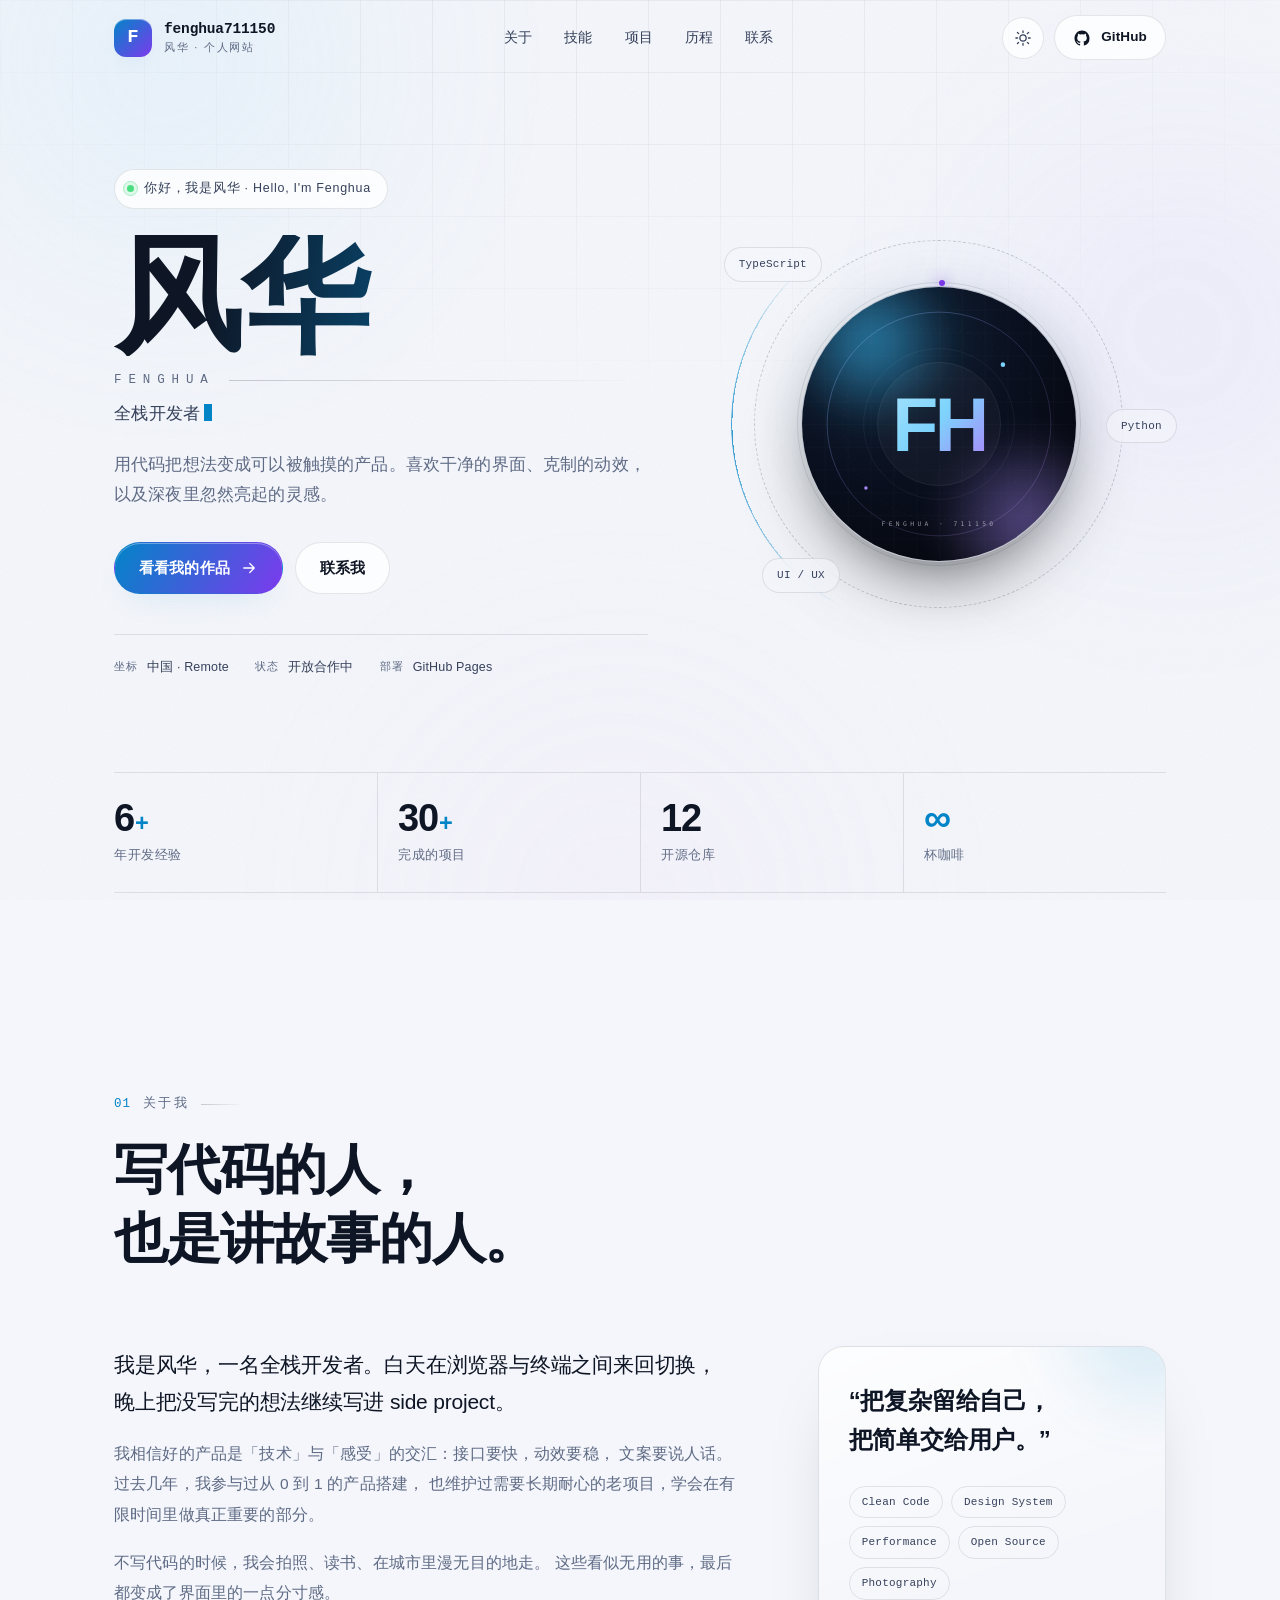
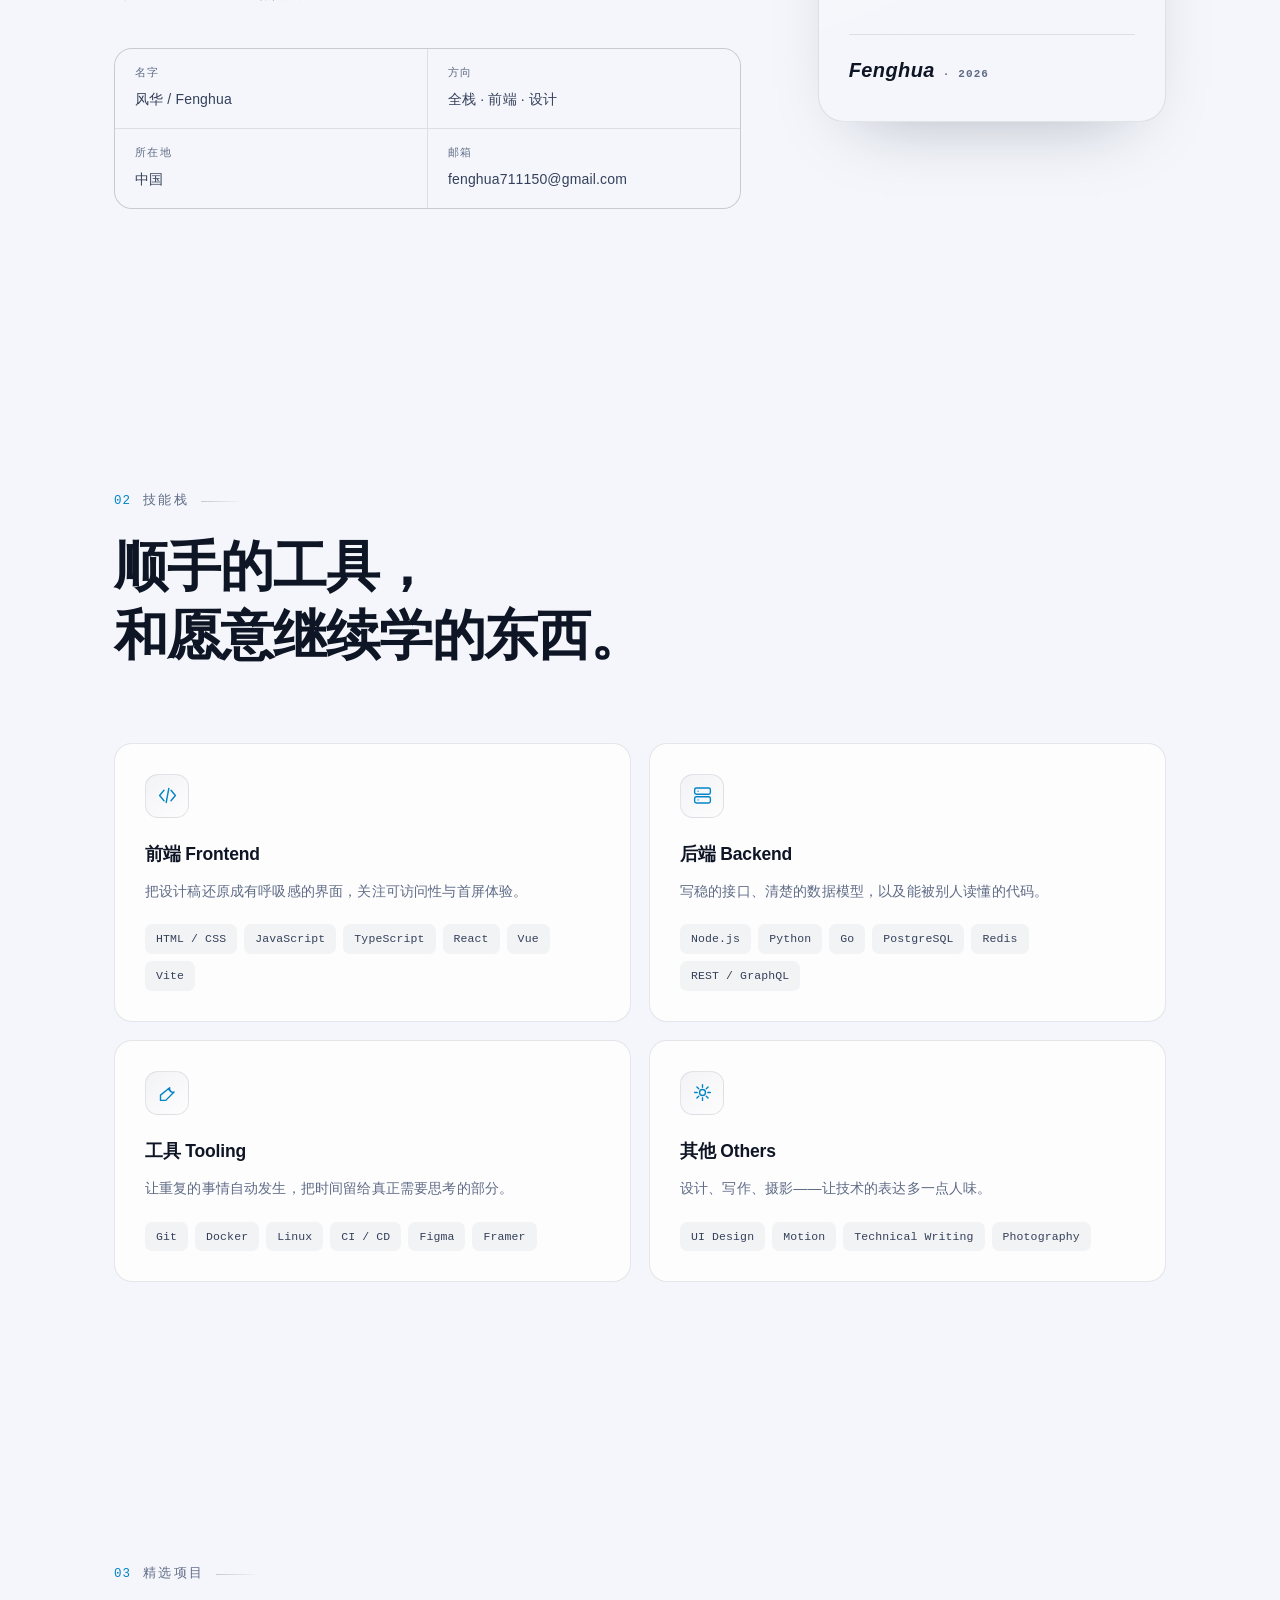
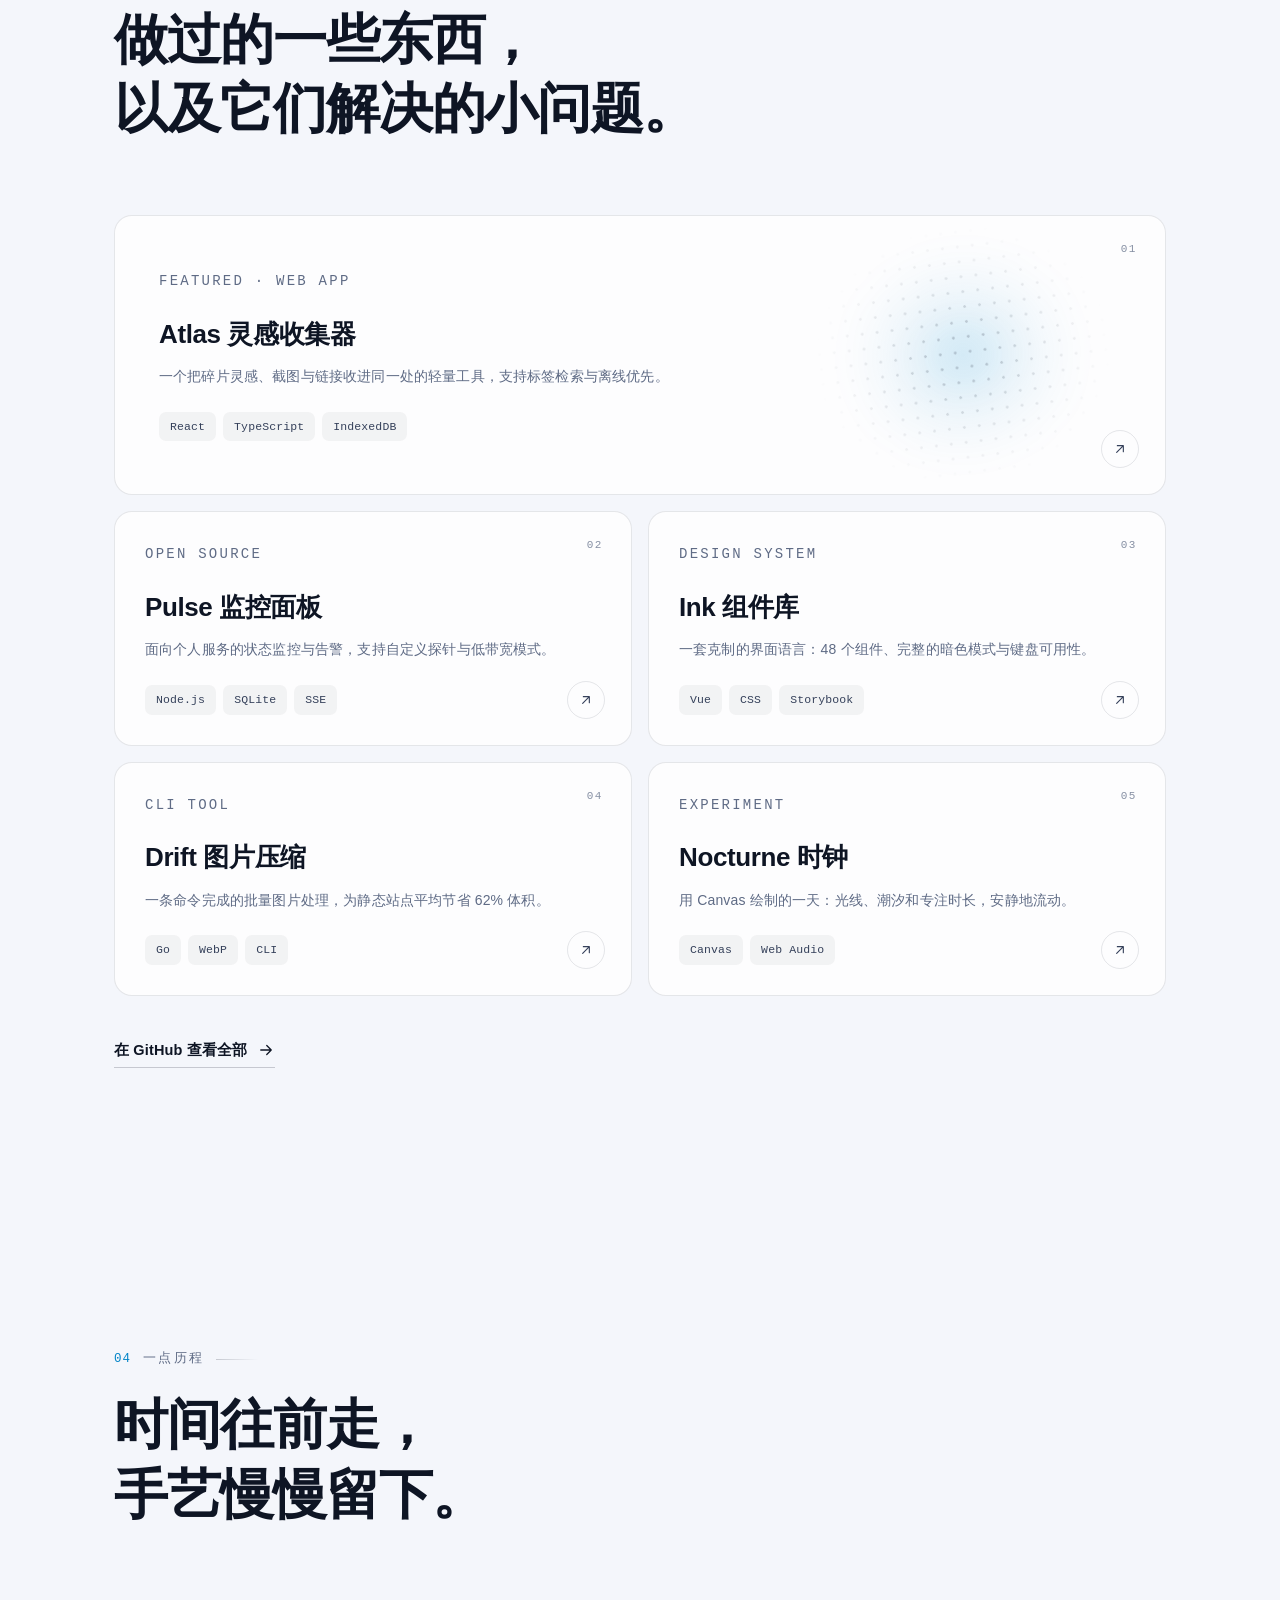
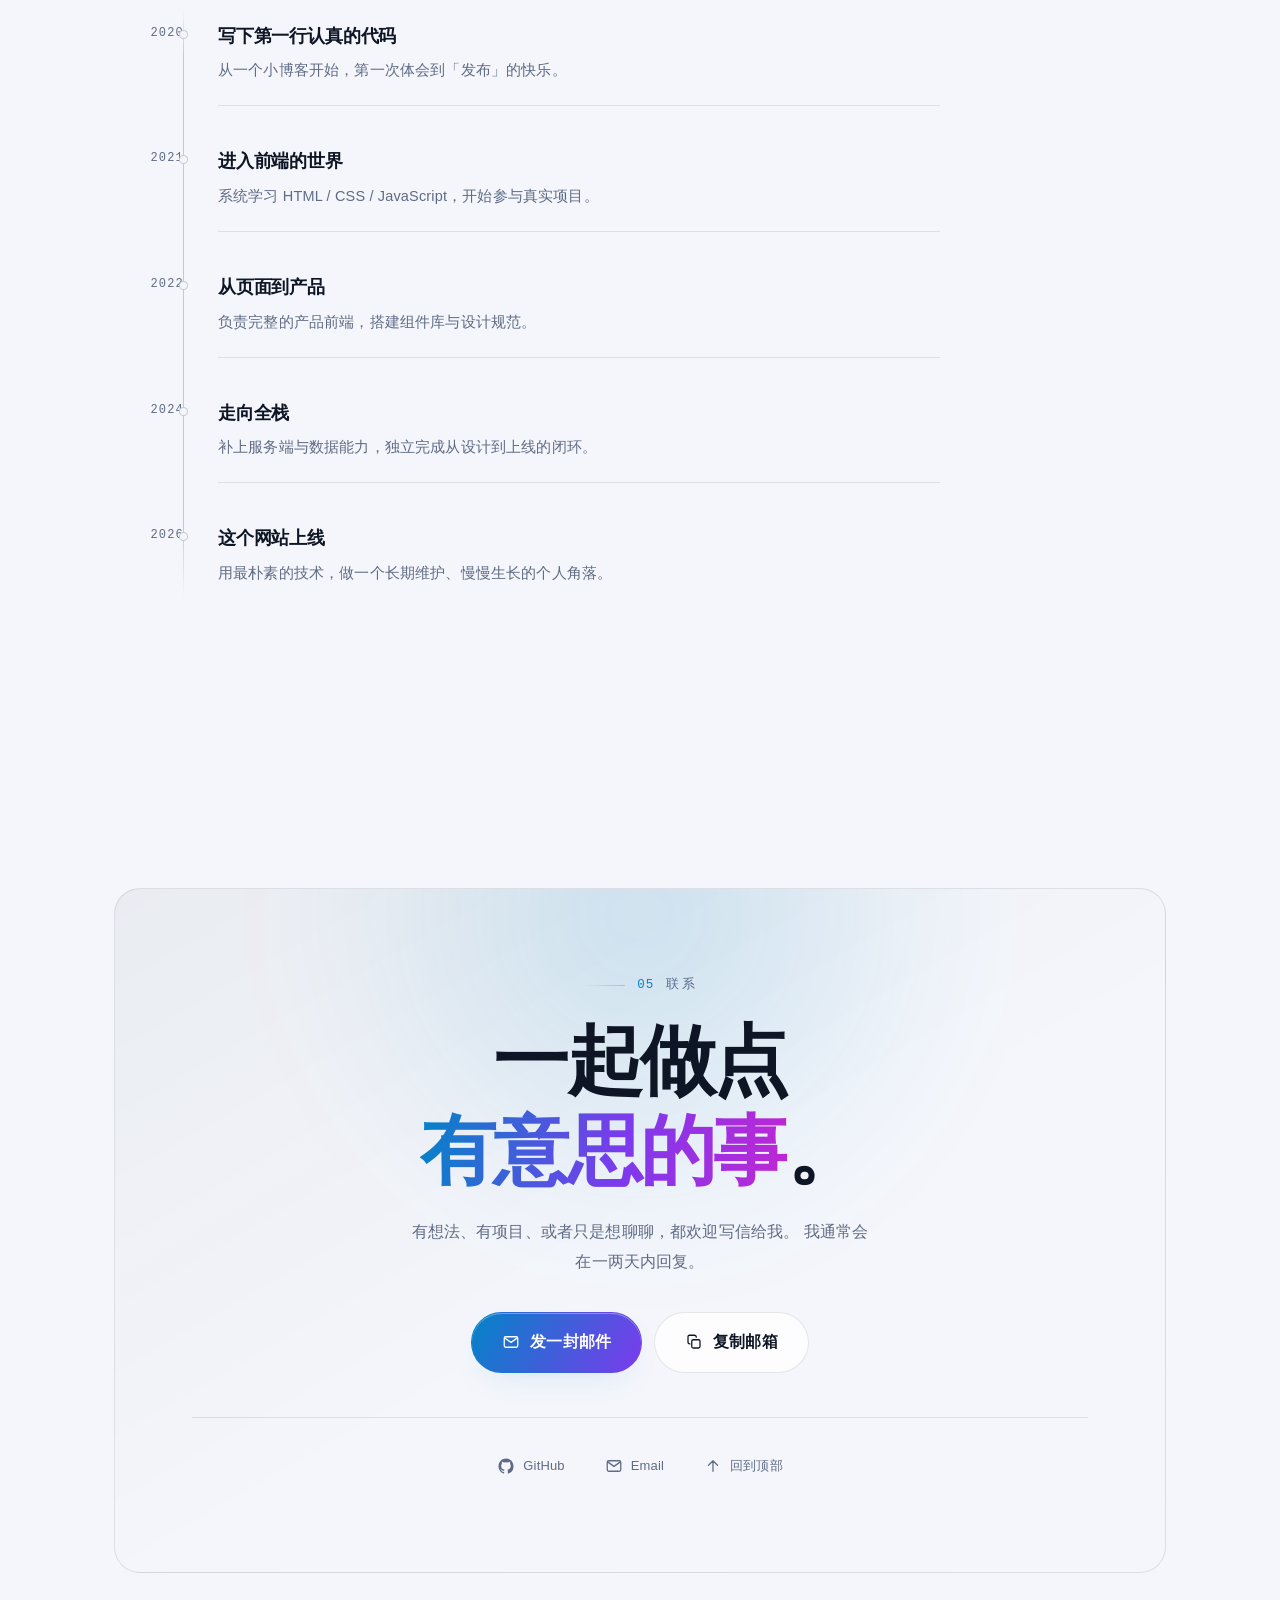
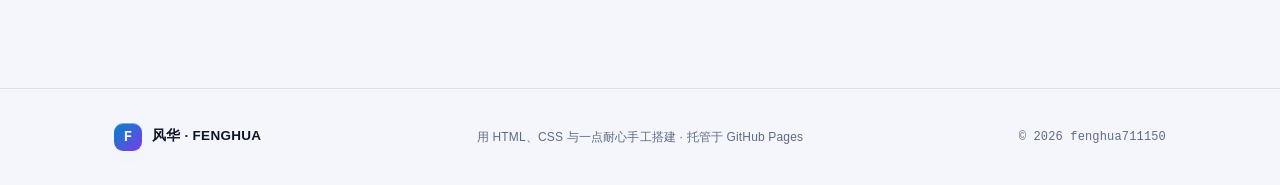
==== index.html @ 3668158e "feat: 初始化风华个人网站" ====
<!DOCTYPE html>
<html lang="zh-CN" data-theme="dark">
<head>
  <meta charset="UTF-8" />
  <meta name="viewport" content="width=device-width, initial-scale=1.0" />

  <title>风华 Fenghua · fenghua711150</title>
  <meta name="description" content="风华（fenghua711150）的个人网站：全栈开发、界面设计与独立创作。写代码，也写故事。" />
  <meta name="keywords" content="fenghua, 风华, fenghua711150, 个人网站, 前端开发, 全栈开发, GitHub Pages" />
  <meta name="author" content="fenghua711150" />
  <meta name="color-scheme" content="dark light" />
  <meta name="theme-color" content="#07090f" media="(prefers-color-scheme: dark)" />
  <meta name="theme-color" content="#f6f7fb" media="(prefers-color-scheme: light)" />

  <link rel="canonical" href="https://fenghua711150.github.io/" />
  <link rel="icon" href="favicon.ico" sizes="any" />
  <link rel="icon" href="assets/img/favicon.svg" type="image/svg+xml" />
  <link rel="icon" href="assets/img/favicon-32.png" sizes="32x32" type="image/png" />
  <link rel="apple-touch-icon" href="assets/img/apple-touch-icon.png" />
  <link rel="manifest" href="site.webmanifest" />
  <link rel="stylesheet" href="assets/css/style.css" />

  <!-- 社交分享 -->
  <meta property="og:type" content="website" />
  <meta property="og:site_name" content="风华 Fenghua" />
  <meta property="og:title" content="风华 Fenghua · fenghua711150" />
  <meta property="og:description" content="全栈开发、界面设计与独立创作。写代码，也写故事。" />
  <meta property="og:url" content="https://fenghua711150.github.io/" />
  <meta property="og:image" content="https://fenghua711150.github.io/assets/img/og.png" />
  <meta property="og:image:alt" content="风华 Fenghua 个人网站封面" />
  <meta property="og:image:width" content="1200" />
  <meta property="og:image:height" content="630" />
  <meta property="og:locale" content="zh_CN" />
  <meta name="twitter:card" content="summary_large_image" />
  <meta name="twitter:title" content="风华 Fenghua · fenghua711150" />
  <meta name="twitter:description" content="全栈开发、界面设计与独立创作。写代码，也写故事。" />
  <meta name="twitter:image" content="https://fenghua711150.github.io/assets/img/og.png" />
  <meta name="twitter:image:alt" content="风华 Fenghua 个人网站封面" />

  <!-- 首屏前应用主题，避免闪烁 -->
  <script>
    (function () {
      try {
        var saved = localStorage.getItem("fh-theme");
        var light = window.matchMedia("(prefers-color-scheme: light)").matches;
        document.documentElement.dataset.theme = saved || (light ? "light" : "dark");
        document.documentElement.classList.add("js");
      } catch (e) {
        document.documentElement.dataset.theme = "dark";
      }
    })();
  </script>
  <noscript>
    <style>
      .reveal { opacity: 1 !important; transform: none !important; }
      .hero__meta, .hero__visual { opacity: 1 !important; }
    </style>
  </noscript>

  <script type="application/ld+json">
  {
    "@context": "https://schema.org",
    "@type": "Person",
    "name": "风华",
    "alternateName": "fenghua711150",
    "url": "https://fenghua711150.github.io/",
    "image": "https://fenghua711150.github.io/assets/img/og.png",
    "jobTitle": "全栈开发者",
    "description": "全栈开发、界面设计与独立创作。",
    "sameAs": ["https://github.com/fenghua711150"]
  }
  </script>
</head>

<body>
  <a class="skip-link" href="#main">跳到主要内容</a>

  <!-- 背景装饰 -->
  <div class="backdrop" aria-hidden="true">
    <div class="backdrop__grid"></div>
    <div class="backdrop__glow backdrop__glow--a"></div>
    <div class="backdrop__glow backdrop__glow--b"></div>
    <div class="backdrop__glow backdrop__glow--c"></div>
    <div class="backdrop__noise"></div>
  </div>

  <header class="header" id="top">
    <div class="container header__inner">
      <a class="brand" href="#top" aria-label="风华，回到首页">
        <span class="brand__mark" aria-hidden="true">F</span>
        <span class="brand__text">
          fenghua711150
          <small>风华 · 个人网站</small>
        </span>
      </a>

      <nav class="nav" id="nav" aria-label="主导航">
        <ul class="nav__list">
          <li><a class="nav__link" href="#about">关于</a></li>
          <li><a class="nav__link" href="#skills">技能</a></li>
          <li><a class="nav__link" href="#projects">项目</a></li>
          <li><a class="nav__link" href="#journey">历程</a></li>
          <li><a class="nav__link" href="#contact">联系</a></li>
        </ul>
      </nav>

      <div class="header__actions">
        <button class="icon-btn theme-toggle" id="themeToggle" type="button" aria-label="切换深色 / 浅色主题">
          <svg class="icon icon--sun" viewBox="0 0 24 24" aria-hidden="true">
            <circle cx="12" cy="12" r="4.2" />
            <path d="M12 2.5v2.2M12 19.3v2.2M4.6 4.6l1.6 1.6M17.8 17.8l1.6 1.6M2.5 12h2.2M19.3 12h2.2M4.6 19.4l1.6-1.6M17.8 6.2l1.6-1.6" />
          </svg>
          <svg class="icon icon--moon" viewBox="0 0 24 24" aria-hidden="true">
            <path d="M20.5 14.3A8.6 8.6 0 0 1 9.7 3.5a8.6 8.6 0 1 0 10.8 10.8Z" />
          </svg>
        </button>

        <a class="btn btn--ghost header__github" href="https://github.com/fenghua711150" target="_blank" rel="noopener noreferrer" aria-label="GitHub 主页（在新窗口打开）">
          <svg class="icon" viewBox="0 0 24 24" aria-hidden="true"><path class="fill" d="M12 2C6.48 2 2 6.58 2 12.25c0 4.53 2.87 8.37 6.84 9.73.5.1.68-.22.68-.49 0-.24-.01-.87-.01-1.71-2.78.62-3.37-1.37-3.37-1.37-.45-1.18-1.11-1.5-1.11-1.5-.91-.63.07-.62.07-.62 1 .07 1.53 1.06 1.53 1.06.89 1.56 2.34 1.11 2.91.85.09-.66.35-1.11.63-1.37-2.22-.26-4.56-1.14-4.56-5.06 0-1.12.39-2.03 1.03-2.75-.1-.26-.45-1.3.1-2.71 0 0 .84-.28 2.75 1.05a9.4 9.4 0 0 1 5 0c1.91-1.33 2.75-1.05 2.75-1.05.55 1.41.2 2.45.1 2.71.64.72 1.03 1.63 1.03 2.75 0 3.93-2.34 4.8-4.57 5.05.36.32.68.94.68 1.9 0 1.37-.01 2.48-.01 2.82 0 .27.18.6.69.49A10.02 10.02 0 0 0 22 12.25C22 6.58 17.52 2 12 2Z"/></svg>
          <span>GitHub</span>
        </a>

        <button class="icon-btn menu-toggle" id="menuToggle" type="button" aria-label="打开菜单" aria-expanded="false" aria-controls="nav">
          <span></span><span></span><span></span>
        </button>
      </div>
    </div>
  </header>

  <main id="main">
    <!-- ============ 首屏 ============ -->
    <section class="hero" aria-labelledby="hero-title">
      <div class="container hero__inner">
        <div class="hero__copy">
          <p class="hero__eyebrow reveal">
            <span class="status-dot" aria-hidden="true"></span>
            你好，我是风华 · Hello, I'm Fenghua
          </p>

          <h1 class="hero__title reveal" id="hero-title">
            <span class="hero__name">风华</span>
            <span class="hero__latin">FENGHUA</span>
          </h1>

          <p class="hero__role reveal">
            <span class="sr-only">全栈开发者、界面设计师、独立创作者</span>
            <span aria-hidden="true"><span id="typed">全栈开发者</span><span class="caret"></span></span>
          </p>

          <p class="hero__lead reveal">
            用代码把想法变成可以被触摸的产品。喜欢干净的界面、克制的动效，
            以及深夜里忽然亮起的灵感。
          </p>

          <div class="hero__actions reveal">
            <a class="btn btn--primary" href="#projects">
              看看我的作品
              <svg class="icon" viewBox="0 0 24 24" aria-hidden="true"><path d="M5 12h14M13 6l6 6-6 6" /></svg>
            </a>
            <a class="btn btn--ghost" href="#contact">联系我</a>
          </div>

          <ul class="hero__meta reveal">
            <li><span>坐标</span>中国 · Remote</li>
            <li><span>状态</span>开放合作中</li>
            <li><span>部署</span>GitHub Pages</li>
          </ul>
        </div>

        <div class="hero__visual reveal" aria-hidden="true">
          <div class="orb">
            <div class="orb__ring orb__ring--1"></div>
            <div class="orb__ring orb__ring--2"></div>
            <div class="orb__ring orb__ring--3"></div>
            <div class="orb__core">
              <img src="assets/img/avatar.svg" alt="" width="480" height="480" />
            </div>
            <span class="orb__chip orb__chip--a">TypeScript</span>
            <span class="orb__chip orb__chip--b">Python</span>
            <span class="orb__chip orb__chip--c">UI / UX</span>
          </div>
        </div>
      </div>

      <div class="container">
        <dl class="stats reveal">
          <div class="stat">
            <dt><span class="stat__num" data-count="6">0</span><span class="stat__suffix">+</span></dt>
            <dd>年开发经验</dd>
          </div>
          <div class="stat">
            <dt><span class="stat__num" data-count="30">0</span><span class="stat__suffix">+</span></dt>
            <dd>完成的项目</dd>
          </div>
          <div class="stat">
            <dt><span class="stat__num" data-count="12">0</span><span class="stat__suffix"></span></dt>
            <dd>开源仓库</dd>
          </div>
          <div class="stat">
            <dt><span class="stat__num stat__num--inf">∞</span></dt>
            <dd>杯咖啡</dd>
          </div>
        </dl>
      </div>
    </section>

    <!-- ============ 关于 ============ -->
    <section class="section" id="about" aria-labelledby="about-title">
      <div class="container">
        <header class="section__head reveal">
          <p class="section__eyebrow"><span>01</span> 关于我</p>
          <h2 class="section__title" id="about-title">写代码的人，<br />也是讲故事的人。</h2>
        </header>

        <div class="about">
          <div class="about__body reveal">
            <p class="about__lead">
              我是风华，一名全栈开发者。白天在浏览器与终端之间来回切换，
              晚上把没写完的想法继续写进 side project。
            </p>
            <p>
              我相信好的产品是「技术」与「感受」的交汇：接口要快，动效要稳，
              文案要说人话。过去几年，我参与过从 0 到 1 的产品搭建，
              也维护过需要长期耐心的老项目，学会在有限时间里做真正重要的部分。
            </p>
            <p>
              不写代码的时候，我会拍照、读书、在城市里漫无目的地走。
              这些看似无用的事，最后都变成了界面里的一点分寸感。
            </p>

            <ul class="facts">
              <li><span>名字</span>风华 / Fenghua</li>
              <li><span>方向</span>全栈 · 前端 · 设计</li>
              <li><span>所在地</span>中国</li>
              <li><span>邮箱</span><a href="mailto:fenghua711150@gmail.com">fenghua711150@gmail.com</a></li>
            </ul>
          </div>

          <aside class="about__card reveal" aria-label="个人标签">
            <div class="card-glow" aria-hidden="true"></div>
            <p class="about__quote">
              “把复杂留给自己，<br />把简单交给用户。”
            </p>
            <ul class="tags">
              <li>Clean Code</li>
              <li>Design System</li>
              <li>Performance</li>
              <li>Open Source</li>
              <li>Photography</li>
            </ul>
            <div class="about__sign">Fenghua<span>· 2026</span></div>
          </aside>
        </div>
      </div>
    </section>

    <!-- ============ 技能 ============ -->
    <section class="section" id="skills" aria-labelledby="skills-title">
      <div class="container">
        <header class="section__head reveal">
          <p class="section__eyebrow"><span>02</span> 技能栈</p>
          <h2 class="section__title" id="skills-title">顺手的工具，<br />和愿意继续学的东西。</h2>
        </header>

        <div class="skills">
          <article class="skill-card reveal">
            <div class="skill-card__icon">
              <svg viewBox="0 0 24 24" aria-hidden="true"><path d="m8 6-5 6 5 6M16 6l5 6-5 6M13.5 4l-3 16" /></svg>
            </div>
            <h3>前端 Frontend</h3>
            <p>把设计稿还原成有呼吸感的界面，关注可访问性与首屏体验。</p>
            <ul class="chips">
              <li>HTML / CSS</li><li>JavaScript</li><li>TypeScript</li>
              <li>React</li><li>Vue</li><li>Vite</li>
            </ul>
          </article>

          <article class="skill-card reveal">
            <div class="skill-card__icon">
              <svg viewBox="0 0 24 24" aria-hidden="true"><rect x="3" y="3.5" width="18" height="7" rx="2" /><rect x="3" y="13.5" width="18" height="7" rx="2" /><path d="M7 7h.01M7 17h.01" /></svg>
            </div>
            <h3>后端 Backend</h3>
            <p>写稳的接口、清楚的数据模型，以及能被别人读懂的代码。</p>
            <ul class="chips">
              <li>Node.js</li><li>Python</li><li>Go</li>
              <li>PostgreSQL</li><li>Redis</li><li>REST / GraphQL</li>
            </ul>
          </article>

          <article class="skill-card reveal">
            <div class="skill-card__icon">
              <svg viewBox="0 0 24 24" aria-hidden="true"><path d="M14.5 6.5a4 4 0 0 0 5 5L10 21H4v-6L14.5 6.5Z" /><path d="m13 8 3 3" /></svg>
            </div>
            <h3>工具 Tooling</h3>
            <p>让重复的事情自动发生，把时间留给真正需要思考的部分。</p>
            <ul class="chips">
              <li>Git</li><li>Docker</li><li>Linux</li>
              <li>CI / CD</li><li>Figma</li><li>Framer</li>
            </ul>
          </article>

          <article class="skill-card reveal">
            <div class="skill-card__icon">
              <svg viewBox="0 0 24 24" aria-hidden="true"><path d="M12 3v3M12 18v3M3 12h3M18 12h3M5.6 5.6l2.1 2.1M16.3 16.3l2.1 2.1M18.4 5.6l-2.1 2.1M7.7 16.3l-2.1 2.1" /><circle cx="12" cy="12" r="3.4" /></svg>
            </div>
            <h3>其他 Others</h3>
            <p>设计、写作、摄影——让技术的表达多一点人味。</p>
            <ul class="chips">
              <li>UI Design</li><li>Motion</li><li>Technical Writing</li><li>Photography</li>
            </ul>
          </article>
        </div>
      </div>
    </section>

    <!-- ============ 项目 ============ -->
    <section class="section" id="projects" aria-labelledby="projects-title">
      <div class="container">
        <header class="section__head reveal">
          <p class="section__eyebrow"><span>03</span> 精选项目</p>
          <h2 class="section__title" id="projects-title">做过的一些东西，<br />以及它们解决的小问题。</h2>
        </header>

        <div class="projects">
          <a class="project project--featured reveal" href="https://github.com/fenghua711150?tab=repositories" target="_blank" rel="noopener noreferrer">
            <span class="project__index">01</span>
            <div class="project__body">
              <p class="project__kicker">Featured · Web App</p>
              <h3>Atlas 灵感收集器</h3>
              <p>一个把碎片灵感、截图与链接收进同一处的轻量工具，支持标签检索与离线优先。</p>
              <ul class="chips">
                <li>React</li><li>TypeScript</li><li>IndexedDB</li>
              </ul>
            </div>
            <span class="project__arrow" aria-hidden="true">
              <svg viewBox="0 0 24 24"><path d="M7 17 17 7M8 7h9v9" /></svg>
            </span>
          </a>

          <a class="project reveal" href="https://github.com/fenghua711150?tab=repositories" target="_blank" rel="noopener noreferrer">
            <span class="project__index">02</span>
            <div class="project__body">
              <p class="project__kicker">Open Source</p>
              <h3>Pulse 监控面板</h3>
              <p>面向个人服务的状态监控与告警，支持自定义探针与低带宽模式。</p>
              <ul class="chips"><li>Node.js</li><li>SQLite</li><li>SSE</li></ul>
            </div>
            <span class="project__arrow" aria-hidden="true">
              <svg viewBox="0 0 24 24"><path d="M7 17 17 7M8 7h9v9" /></svg>
            </span>
          </a>

          <a class="project reveal" href="https://github.com/fenghua711150?tab=repositories" target="_blank" rel="noopener noreferrer">
            <span class="project__index">03</span>
            <div class="project__body">
              <p class="project__kicker">Design System</p>
              <h3>Ink 组件库</h3>
              <p>一套克制的界面语言：48 个组件、完整的暗色模式与键盘可用性。</p>
              <ul class="chips"><li>Vue</li><li>CSS</li><li>Storybook</li></ul>
            </div>
            <span class="project__arrow" aria-hidden="true">
              <svg viewBox="0 0 24 24"><path d="M7 17 17 7M8 7h9v9" /></svg>
            </span>
          </a>

          <a class="project reveal" href="https://github.com/fenghua711150?tab=repositories" target="_blank" rel="noopener noreferrer">
            <span class="project__index">04</span>
            <div class="project__body">
              <p class="project__kicker">CLI Tool</p>
              <h3>Drift 图片压缩</h3>
              <p>一条命令完成的批量图片处理，为静态站点平均节省 62% 体积。</p>
              <ul class="chips"><li>Go</li><li>WebP</li><li>CLI</li></ul>
            </div>
            <span class="project__arrow" aria-hidden="true">
              <svg viewBox="0 0 24 24"><path d="M7 17 17 7M8 7h9v9" /></svg>
            </span>
          </a>

          <a class="project reveal" href="https://github.com/fenghua711150?tab=repositories" target="_blank" rel="noopener noreferrer">
            <span class="project__index">05</span>
            <div class="project__body">
              <p class="project__kicker">Experiment</p>
              <h3>Nocturne 时钟</h3>
              <p>用 Canvas 绘制的一天：光线、潮汐和专注时长，安静地流动。</p>
              <ul class="chips"><li>Canvas</li><li>Web Audio</li></ul>
            </div>
            <span class="project__arrow" aria-hidden="true">
              <svg viewBox="0 0 24 24"><path d="M7 17 17 7M8 7h9v9" /></svg>
            </span>
          </a>
        </div>

        <div class="section__more reveal">
          <a class="link-arrow" href="https://github.com/fenghua711150?tab=repositories" target="_blank" rel="noopener noreferrer">
            在 GitHub 查看全部
            <svg class="icon" viewBox="0 0 24 24" aria-hidden="true"><path d="M5 12h14M13 6l6 6-6 6" /></svg>
          </a>
        </div>
      </div>
    </section>

    <!-- ============ 历程 ============ -->
    <section class="section" id="journey" aria-labelledby="journey-title">
      <div class="container">
        <header class="section__head reveal">
          <p class="section__eyebrow"><span>04</span> 一点历程</p>
          <h2 class="section__title" id="journey-title">时间往前走，<br />手艺慢慢留下。</h2>
        </header>

        <ol class="timeline">
          <li class="timeline__item reveal">
            <span class="timeline__year">2020</span>
            <div class="timeline__content">
              <h3>写下第一行认真的代码</h3>
              <p>从一个小博客开始，第一次体会到「发布」的快乐。</p>
            </div>
          </li>
          <li class="timeline__item reveal">
            <span class="timeline__year">2021</span>
            <div class="timeline__content">
              <h3>进入前端的世界</h3>
              <p>系统学习 HTML / CSS / JavaScript，开始参与真实项目。</p>
            </div>
          </li>
          <li class="timeline__item reveal">
            <span class="timeline__year">2022</span>
            <div class="timeline__content">
              <h3>从页面到产品</h3>
              <p>负责完整的产品前端，搭建组件库与设计规范。</p>
            </div>
          </li>
          <li class="timeline__item reveal">
            <span class="timeline__year">2024</span>
            <div class="timeline__content">
              <h3>走向全栈</h3>
              <p>补上服务端与数据能力，独立完成从设计到上线的闭环。</p>
            </div>
          </li>
          <li class="timeline__item reveal">
            <span class="timeline__year">2026</span>
            <div class="timeline__content">
              <h3>这个网站上线</h3>
              <p>用最朴素的技术，做一个长期维护、慢慢生长的个人角落。</p>
            </div>
          </li>
        </ol>
      </div>
    </section>

    <!-- ============ 联系 ============ -->
    <section class="section section--contact" id="contact" aria-labelledby="contact-title">
      <div class="container">
        <div class="contact reveal">
          <p class="section__eyebrow"><span>05</span> 联系</p>
          <h2 class="contact__title" id="contact-title">
            一起做点<br /><em>有意思的事</em>。
          </h2>
          <p class="contact__lead">
            有想法、有项目、或者只是想聊聊，都欢迎写信给我。
            我通常会在一两天内回复。
          </p>

          <div class="contact__actions">
            <a class="btn btn--primary btn--lg" href="mailto:fenghua711150@gmail.com?subject=%E6%9D%A5%E8%87%AA%E4%B8%AA%E4%BA%BA%E7%BD%91%E7%AB%99%E7%9A%84%E9%97%AE%E5%80%99">
              <svg class="icon" viewBox="0 0 24 24" aria-hidden="true"><rect x="3" y="5" width="18" height="14" rx="2" /><path d="m3.5 6.5 8.5 6 8.5-6" /></svg>
              发一封邮件
            </a>
            <button class="btn btn--ghost btn--lg" id="copyEmail" type="button" data-email="fenghua711150@gmail.com">
              <svg class="icon" viewBox="0 0 24 24" aria-hidden="true"><rect x="9" y="9" width="11" height="11" rx="2" /><path d="M15 5.5A2.5 2.5 0 0 0 12.5 3H6a2 2 0 0 0-2 2v7a2.5 2.5 0 0 0 2.5 2.5" /></svg>
              复制邮箱
            </button>
          </div>

          <ul class="socials">
            <li>
              <a href="https://github.com/fenghua711150" target="_blank" rel="noopener noreferrer">
                <svg class="icon" viewBox="0 0 24 24" aria-hidden="true"><path class="fill" d="M12 2C6.48 2 2 6.58 2 12.25c0 4.53 2.87 8.37 6.84 9.73.5.1.68-.22.68-.49 0-.24-.01-.87-.01-1.71-2.78.62-3.37-1.37-3.37-1.37-.45-1.18-1.11-1.5-1.11-1.5-.91-.63.07-.62.07-.62 1 .07 1.53 1.06 1.53 1.06.89 1.56 2.34 1.11 2.91.85.09-.66.35-1.11.63-1.37-2.22-.26-4.56-1.14-4.56-5.06 0-1.12.39-2.03 1.03-2.75-.1-.26-.45-1.3.1-2.71 0 0 .84-.28 2.75 1.05a9.4 9.4 0 0 1 5 0c1.91-1.33 2.75-1.05 2.75-1.05.55 1.41.2 2.45.1 2.71.64.72 1.03 1.63 1.03 2.75 0 3.93-2.34 4.8-4.57 5.05.36.32.68.94.68 1.9 0 1.37-.01 2.48-.01 2.82 0 .27.18.6.69.49A10.02 10.02 0 0 0 22 12.25C22 6.58 17.52 2 12 2Z"/></svg>
                GitHub
              </a>
            </li>
            <li>
              <a href="mailto:fenghua711150@gmail.com">
                <svg class="icon" viewBox="0 0 24 24" aria-hidden="true"><rect x="3" y="5" width="18" height="14" rx="2" /><path d="m3.5 6.5 8.5 6 8.5-6" /></svg>
                Email
              </a>
            </li>
            <li>
              <a href="#top">
                <svg class="icon" viewBox="0 0 24 24" aria-hidden="true"><path d="M12 19V5M6 11l6-6 6 6" /></svg>
                回到顶部
              </a>
            </li>
          </ul>
        </div>
      </div>
    </section>
  </main>

  <footer class="footer">
    <div class="container footer__inner">
      <p class="footer__brand">
        <span class="brand__mark brand__mark--sm" aria-hidden="true">F</span>
        风华 · FENGHUA
      </p>
      <p class="footer__note">用 HTML、CSS 与一点耐心手工搭建 · 托管于 GitHub Pages</p>
      <p class="footer__copy">© <span id="year">2026</span> fenghua711150</p>
    </div>
  </footer>

  <div class="toast" id="toast" role="status" aria-live="polite"></div>

  <script src="assets/js/main.js" defer></script>
</body>
</html>
---- assets/css/style.css ----
/* =========================================================
   风华 · FENGHUA — fenghua711150.github.io
   纯手写 CSS，无框架、无构建步骤
   目录：1 变量  2 基础  3 通用组件  4 页头  5 首屏
        6 关于  7 技能  8 项目  9 历程  10 联系
        11 页脚  12 动效  13 响应式
   ========================================================= */

/* ---------- 1. 设计变量 ---------- */
:root {
  --font-sans: "Inter", -apple-system, BlinkMacSystemFont, "Segoe UI",
    "PingFang SC", "Hiragino Sans GB", "Microsoft YaHei", "Noto Sans SC", sans-serif;
  --font-mono: ui-monospace, "SFMono-Regular", "Cascadia Code", "Cascadia Mono",
    Consolas, "Liberation Mono", monospace;

  --gutter: clamp(20px, 5vw, 64px);
  --radius-sm: 10px;
  --radius: 18px;
  --radius-lg: 26px;
  --header-h: 76px;

  --ease: cubic-bezier(0.22, 1, 0.36, 1);
  --ease-soft: cubic-bezier(0.4, 0, 0.2, 1);
}

:root,
:root[data-theme="dark"] {
  --bg: #07090f;
  --bg-soft: #0a0d15;
  --surface: rgba(255, 255, 255, 0.035);
  --surface-2: rgba(255, 255, 255, 0.065);
  --border: rgba(255, 255, 255, 0.09);
  --border-strong: rgba(255, 255, 255, 0.18);
  --text: #e9edf6;
  --text-soft: #b9c2d6;
  --muted: #8690a7;
  --accent: #7dd3fc;
  --accent-2: #a78bfa;
  --accent-3: #f0abfc;
  --accent-ink: #04121c;
  --glow: rgba(125, 211, 252, 0.22);
  --shadow: 0 40px 90px -40px rgba(0, 0, 0, 0.95);
  --grid-line: rgba(255, 255, 255, 0.045);
  --header-bg: rgba(7, 9, 15, 0.62);
  color-scheme: dark;
}

:root[data-theme="light"] {
  --bg: #f4f6fb;
  --bg-soft: #eef1f8;
  --surface: rgba(255, 255, 255, 0.78);
  --surface-2: rgba(15, 23, 42, 0.045);
  --border: rgba(15, 23, 42, 0.1);
  --border-strong: rgba(15, 23, 42, 0.2);
  --text: #0e1524;
  --text-soft: #35405a;
  --muted: #5f6b85;
  --accent: #0284c7;
  --accent-2: #7c3aed;
  --accent-3: #c026d3;
  --accent-ink: #ffffff;
  --glow: rgba(2, 132, 199, 0.16);
  --shadow: 0 30px 70px -40px rgba(15, 23, 42, 0.35);
  --grid-line: rgba(15, 23, 42, 0.05);
  --header-bg: rgba(244, 246, 251, 0.72);
  color-scheme: light;
}

/* ---------- 2. 基础 ---------- */
*,
*::before,
*::after { box-sizing: border-box; }

* { margin: 0; }

html {
  -webkit-text-size-adjust: 100%;
  scroll-padding-top: calc(var(--header-h) + 24px);
}

@media (prefers-reduced-motion: no-preference) {
  html { scroll-behavior: smooth; }
}

body {
  min-height: 100svh;
  overflow-x: hidden;
  background: var(--bg);
  color: var(--text);
  font-family: var(--font-sans);
  font-size: 16px;
  line-height: 1.7;
  letter-spacing: 0.01em;
  -webkit-font-smoothing: antialiased;
  text-rendering: optimizeLegibility;
  transition: background-color 0.45s var(--ease-soft), color 0.45s var(--ease-soft);
}

img,
svg { display: block; max-width: 100%; }

img { height: auto; }

a {
  color: inherit;
  text-decoration: none;
}

button {
  font: inherit;
  color: inherit;
  background: none;
  border: 0;
  cursor: pointer;
}

ul,
ol { list-style: none; padding: 0; }

::selection {
  background: var(--accent);
  color: var(--accent-ink);
}

:focus-visible {
  outline: 2px solid var(--accent);
  outline-offset: 4px;
  border-radius: 6px;
}

.sr-only {
  position: absolute;
  width: 1px;
  height: 1px;
  padding: 0;
  margin: -1px;
  overflow: hidden;
  clip: rect(0 0 0 0);
  clip-path: inset(50%);
  white-space: nowrap;
  border: 0;
}

.skip-link {
  position: fixed;
  top: 12px;
  left: 12px;
  z-index: 200;
  padding: 10px 18px;
  border-radius: 999px;
  background: var(--text);
  color: var(--bg);
  font-size: 14px;
  transform: translateY(-160%);
  transition: transform 0.25s var(--ease);
}
.skip-link:focus-visible { transform: translateY(0); }

/* ---------- 3. 通用组件 ---------- */
.container {
  width: 100%;
  max-width: 1180px;
  margin-inline: auto;
  padding-inline: var(--gutter);
}

.icon {
  width: 18px;
  height: 18px;
  flex: none;
  fill: none;
  stroke: currentColor;
  stroke-width: 1.7;
  stroke-linecap: round;
  stroke-linejoin: round;
}
.icon .fill,
.icon.fill { fill: currentColor; stroke: none; }

.section {
  position: relative;
  padding-block: clamp(84px, 11vw, 150px);
}

.section__head {
  max-width: 820px;
  margin-bottom: clamp(44px, 6vw, 72px);
}

.section__eyebrow {
  display: flex;
  align-items: center;
  gap: 12px;
  margin-bottom: 20px;
  color: var(--muted);
  font-family: var(--font-mono);
  font-size: 12.5px;
  letter-spacing: 0.18em;
  text-transform: uppercase;
}
.section__eyebrow span {
  color: var(--accent);
  letter-spacing: 0.08em;
}
.section__eyebrow::after {
  content: "";
  width: 42px;
  height: 1px;
  background: linear-gradient(90deg, var(--border-strong), transparent);
}

.section__title {
  font-size: clamp(30px, 4.4vw, 54px);
  font-weight: 700;
  line-height: 1.28;
  letter-spacing: -0.02em;
  text-wrap: balance;
}

.section__more { margin-top: 40px; }

.btn {
  display: inline-flex;
  align-items: center;
  justify-content: center;
  gap: 10px;
  padding: 13px 24px;
  border: 1px solid transparent;
  border-radius: 999px;
  font-size: 14.5px;
  font-weight: 600;
  letter-spacing: 0.01em;
  white-space: nowrap;
  transition: transform 0.3s var(--ease), background-color 0.3s var(--ease-soft),
    border-color 0.3s var(--ease-soft), box-shadow 0.35s var(--ease), color 0.3s var(--ease-soft);
}
.btn .icon { transition: transform 0.3s var(--ease); }
.btn:hover { transform: translateY(-2px); }
.btn:hover .icon { transform: translateX(3px); }
.btn:active { transform: translateY(0); }

.btn--primary {
  background: linear-gradient(120deg, var(--accent), var(--accent-2));
  color: var(--accent-ink);
  box-shadow: 0 12px 34px -14px var(--glow), inset 0 1px 0 rgba(255, 255, 255, 0.35);
}
:root[data-theme="light"] .btn--primary { color: #fff; }
.btn--primary:hover {
  box-shadow: 0 18px 44px -14px var(--glow), inset 0 1px 0 rgba(255, 255, 255, 0.45);
}

.btn--ghost {
  background: var(--surface);
  border-color: var(--border);
  color: var(--text);
  backdrop-filter: blur(10px);
}
.btn--ghost:hover {
  border-color: var(--border-strong);
  background: var(--surface-2);
}

.btn--lg { padding: 16px 30px; font-size: 15.5px; }

.icon-btn {
  display: inline-flex;
  align-items: center;
  justify-content: center;
  width: 42px;
  height: 42px;
  border: 1px solid var(--border);
  border-radius: 50%;
  background: var(--surface);
  color: var(--text-soft);
  transition: color 0.25s, border-color 0.25s, background-color 0.25s, transform 0.25s;
}
.icon-btn:hover {
  color: var(--text);
  border-color: var(--border-strong);
  background: var(--surface-2);
  transform: translateY(-1px);
}

.link-arrow {
  display: inline-flex;
  align-items: center;
  gap: 10px;
  padding-bottom: 4px;
  border-bottom: 1px solid var(--border-strong);
  color: var(--text);
  font-size: 14.5px;
  font-weight: 600;
  transition: color 0.25s, border-color 0.25s, gap 0.3s var(--ease);
}
.link-arrow:hover { color: var(--accent); border-color: var(--accent); gap: 16px; }

/* 背景装饰 */
.backdrop {
  position: fixed;
  inset: 0;
  z-index: -1;
  overflow: hidden;
  pointer-events: none;
}
.backdrop__grid {
  position: absolute;
  inset: 0;
  background-image: linear-gradient(to right, var(--grid-line) 1px, transparent 1px),
    linear-gradient(to bottom, var(--grid-line) 1px, transparent 1px);
  background-size: 72px 72px;
  mask-image: radial-gradient(ellipse 80% 60% at 50% 0%, #000 20%, transparent 75%);
  -webkit-mask-image: radial-gradient(ellipse 80% 60% at 50% 0%, #000 20%, transparent 75%);
}
.backdrop__glow {
  position: absolute;
  border-radius: 50%;
  filter: blur(90px);
  opacity: 0.55;
  will-change: transform;
}
.backdrop__glow--a {
  width: 46vw;
  height: 46vw;
  top: -18vw;
  left: -10vw;
  background: radial-gradient(circle, rgba(125, 211, 252, 0.5), transparent 68%);
  animation: drift-a 26s ease-in-out infinite;
}
.backdrop__glow--b {
  width: 40vw;
  height: 40vw;
  top: 6vw;
  right: -12vw;
  background: radial-gradient(circle, rgba(167, 139, 250, 0.45), transparent 70%);
  animation: drift-b 32s ease-in-out infinite;
}
.backdrop__glow--c {
  width: 52vw;
  height: 52vw;
  bottom: -26vw;
  left: 22vw;
  background: radial-gradient(circle, rgba(240, 171, 252, 0.24), transparent 70%);
  animation: drift-c 38s ease-in-out infinite;
}
:root[data-theme="light"] .backdrop__glow { opacity: 0.32; filter: blur(110px); }

.backdrop__noise {
  position: absolute;
  inset: 0;
  opacity: 0.035;
  background-image: url("data:image/svg+xml,%3Csvg xmlns='http://www.w3.org/2000/svg' width='180' height='180'%3E%3Cfilter id='n'%3E%3CfeTurbulence type='fractalNoise' baseFrequency='0.85' numOctaves='3' stitchTiles='stitch'/%3E%3C/filter%3E%3Crect width='180' height='180' filter='url(%23n)'/%3E%3C/svg%3E");
}
:root[data-theme="light"] .backdrop__noise { opacity: 0.05; }

@keyframes drift-a {
  0%, 100% { transform: translate3d(0, 0, 0) scale(1); }
  50% { transform: translate3d(6vw, 4vw, 0) scale(1.08); }
}
@keyframes drift-b {
  0%, 100% { transform: translate3d(0, 0, 0) scale(1); }
  50% { transform: translate3d(-5vw, 6vw, 0) scale(1.12); }
}
@keyframes drift-c {
  0%, 100% { transform: translate3d(0, 0, 0) scale(1); }
  50% { transform: translate3d(-4vw, -5vw, 0) scale(1.06); }
}

/* ---------- 4. 页头 ---------- */
.header {
  position: fixed;
  top: 0;
  left: 0;
  right: 0;
  z-index: 100;
  height: var(--header-h);
  display: flex;
  align-items: center;
  border-bottom: 1px solid transparent;
  transition: background-color 0.35s var(--ease-soft), border-color 0.35s,
    backdrop-filter 0.35s, height 0.35s var(--ease-soft);
}
.header.is-scrolled {
  height: 66px;
  background: var(--header-bg);
  border-bottom-color: var(--border);
  backdrop-filter: blur(18px) saturate(140%);
  -webkit-backdrop-filter: blur(18px) saturate(140%);
}

.header__inner {
  display: flex;
  align-items: center;
  justify-content: space-between;
  gap: 24px;
}

.brand {
  display: inline-flex;
  align-items: center;
  gap: 12px;
  flex: none;
  font-size: 14px;
  font-weight: 650;
  letter-spacing: 0.01em;
}
.brand__mark {
  display: grid;
  place-items: center;
  width: 38px;
  height: 38px;
  border-radius: 12px;
  background: linear-gradient(135deg, var(--accent), var(--accent-2));
  color: var(--accent-ink);
  font-family: var(--font-mono);
  font-size: 19px;
  font-weight: 700;
  line-height: 1;
  box-shadow: 0 8px 22px -10px var(--glow), inset 0 1px 0 rgba(255, 255, 255, 0.4);
}
:root[data-theme="light"] .brand__mark { color: #fff; }
.brand__mark--sm { width: 28px; height: 28px; border-radius: 9px; font-size: 14px; }

.brand__text {
  display: flex;
  flex-direction: column;
  line-height: 1.2;
  font-family: var(--font-mono);
  font-size: 14.5px;
  letter-spacing: -0.01em;
}
.brand__text small {
  color: var(--muted);
  font-family: var(--font-sans);
  font-size: 11px;
  font-weight: 500;
  letter-spacing: 0.16em;
  margin-top: 3px;
}

.nav__list {
  display: flex;
  align-items: center;
  gap: 4px;
}
.nav__link {
  position: relative;
  display: inline-block;
  padding: 9px 14px;
  border-radius: 999px;
  color: var(--text-soft);
  font-size: 14px;
  font-weight: 500;
  transition: color 0.25s, background-color 0.25s;
}
.nav__link:hover { color: var(--text); background: var(--surface-2); }
.nav__link.is-active { color: var(--text); }
.nav__link.is-active::after {
  content: "";
  position: absolute;
  left: 50%;
  bottom: 2px;
  width: 4px;
  height: 4px;
  border-radius: 50%;
  background: var(--accent);
  transform: translateX(-50%);
  box-shadow: 0 0 10px var(--accent);
}

.header__actions {
  display: flex;
  align-items: center;
  gap: 10px;
  flex: none;
}
.header__github { padding: 10px 18px; font-size: 13.5px; }

.theme-toggle { position: relative; }
.theme-toggle .icon {
  position: absolute;
  transition: opacity 0.3s var(--ease), transform 0.4s var(--ease);
}
:root[data-theme="dark"] .icon--sun { opacity: 0; transform: rotate(-70deg) scale(0.6); }
:root[data-theme="dark"] .icon--moon { opacity: 1; transform: rotate(0) scale(1); }
:root[data-theme="light"] .icon--sun { opacity: 1; transform: rotate(0) scale(1); }
:root[data-theme="light"] .icon--moon { opacity: 0; transform: rotate(70deg) scale(0.6); }

.menu-toggle {
  display: none;
  flex-direction: column;
  gap: 5px;
  border-radius: 12px;
}
.menu-toggle span {
  display: block;
  width: 17px;
  height: 1.6px;
  border-radius: 2px;
  background: currentColor;
  transition: transform 0.3s var(--ease), opacity 0.2s;
}
.menu-toggle[aria-expanded="true"] span:nth-child(1) { transform: translateY(6.6px) rotate(45deg); }
.menu-toggle[aria-expanded="true"] span:nth-child(2) { opacity: 0; }
.menu-toggle[aria-expanded="true"] span:nth-child(3) { transform: translateY(-6.6px) rotate(-45deg); }

/* ---------- 5. 首屏 ---------- */
.hero {
  position: relative;
  padding-top: calc(var(--header-h) + clamp(24px, 4vw, 48px));
  padding-bottom: clamp(32px, 5vw, 60px);
}

.hero__inner {
  display: grid;
  grid-template-columns: minmax(0, 1.08fr) minmax(0, 0.92fr);
  align-items: center;
  gap: clamp(32px, 5vw, 72px);
  min-height: min(68svh, 600px);
}

.hero__eyebrow {
  display: inline-flex;
  align-items: center;
  gap: 10px;
  padding: 8px 16px 8px 12px;
  border: 1px solid var(--border);
  border-radius: 999px;
  background: var(--surface);
  color: var(--text-soft);
  font-size: 12.5px;
  letter-spacing: 0.06em;
  backdrop-filter: blur(10px);
}
.status-dot {
  position: relative;
  width: 7px;
  height: 7px;
  border-radius: 50%;
  background: #4ade80;
  box-shadow: 0 0 0 3px rgba(74, 222, 128, 0.16);
}
.status-dot::after {
  content: "";
  position: absolute;
  inset: -4px;
  border-radius: 50%;
  border: 1px solid rgba(74, 222, 128, 0.5);
  animation: pulse 2.4s ease-out infinite;
}
@keyframes pulse {
  0% { transform: scale(0.7); opacity: 1; }
  100% { transform: scale(1.9); opacity: 0; }
}

.hero__title {
  margin: 26px 0 14px;
  font-weight: 800;
  line-height: 0.95;
  letter-spacing: -0.045em;
}
.hero__name {
  display: block;
  font-size: clamp(68px, 11.5vw, 128px);
  background: linear-gradient(100deg, var(--text) 8%, var(--accent) 46%, var(--accent-2) 78%, var(--text) 100%);
  background-size: 220% 100%;
  -webkit-background-clip: text;
  background-clip: text;
  color: transparent;
  animation: sheen 12s ease-in-out infinite;
}
@keyframes sheen {
  0%, 100% { background-position: 0% 50%; }
  50% { background-position: 100% 50%; }
}
.hero__latin {
  display: flex;
  align-items: center;
  gap: 14px;
  margin-top: 18px;
  color: var(--muted);
  font-family: var(--font-mono);
  font-size: clamp(10px, 1.1vw, 12.5px);
  font-weight: 500;
  letter-spacing: 0.55em;
  line-height: 1;
}
.hero__latin::after {
  content: "";
  flex: 1;
  height: 1px;
  background: linear-gradient(90deg, var(--border-strong), transparent);
}

.hero__role {
  margin-bottom: 20px;
  color: var(--text-soft);
  font-family: var(--font-mono);
  font-size: clamp(14px, 1.6vw, 16.5px);
  letter-spacing: 0.02em;
}
.hero__role .caret {
  display: inline-block;
  width: 8px;
  height: 1.05em;
  margin-left: 3px;
  background: var(--accent);
  vertical-align: -0.16em;
  animation: blink 1.05s step-end infinite;
}
@keyframes blink { 50% { opacity: 0; } }

.hero__lead {
  max-width: 34em;
  color: var(--muted);
  font-size: clamp(15px, 1.5vw, 16.5px);
  line-height: 1.85;
  text-wrap: pretty;
}

.hero__actions {
  display: flex;
  flex-wrap: wrap;
  gap: 12px;
  margin-top: 32px;
}

.hero__meta {
  display: flex;
  flex-wrap: wrap;
  gap: 10px 26px;
  margin-top: 40px;
  padding-top: 22px;
  border-top: 1px solid var(--border);
  color: var(--text-soft);
  font-size: 12.5px;
}
.hero__meta li { display: flex; align-items: center; gap: 8px; }
.hero__meta span {
  color: var(--muted);
  font-family: var(--font-mono);
  font-size: 10.5px;
  letter-spacing: 0.14em;
  text-transform: uppercase;
}

/* 头像光球 */
.hero__visual {
  display: grid;
  place-items: center;
  min-height: 340px;
}
.orb {
  position: relative;
  width: clamp(260px, 30vw, 400px);
  aspect-ratio: 1;
  display: grid;
  place-items: center;
}
.orb::before {
  content: "";
  position: absolute;
  inset: 8%;
  border-radius: 50%;
  background: radial-gradient(circle at 50% 45%, var(--glow), transparent 68%);
  filter: blur(30px);
}
.orb__core {
  position: relative;
  width: 72%;
  aspect-ratio: 1;
  border-radius: 50%;
  overflow: hidden;
  border: 1px solid var(--border-strong);
  box-shadow: 0 30px 80px -30px rgba(0, 0, 0, 0.8), inset 0 0 60px rgba(125, 211, 252, 0.12);
  animation: float 8s ease-in-out infinite;
}
.orb__core img { width: 100%; height: 100%; object-fit: cover; }

.orb__ring {
  position: absolute;
  border-radius: 50%;
  pointer-events: none;
}
.orb__ring--1 {
  inset: 2%;
  border: 1px dashed var(--border-strong);
  animation: spin 46s linear infinite;
}
.orb__ring--2 {
  inset: -4%;
  background: conic-gradient(from 0deg, transparent 0 58%, var(--accent) 74%, transparent 88%);
  -webkit-mask: radial-gradient(farthest-side, transparent calc(100% - 1.4px), #000 calc(100% - 1.4px));
  mask: radial-gradient(farthest-side, transparent calc(100% - 1.4px), #000 calc(100% - 1.4px));
  animation: spin 18s linear infinite;
  opacity: 0.8;
}
.orb__ring--3 {
  inset: 13%;
  border: 1px solid var(--border);
  animation: spin 30s linear infinite reverse;
}
.orb__ring--3::before {
  content: "";
  position: absolute;
  top: -3px;
  left: 50%;
  width: 6px;
  height: 6px;
  border-radius: 50%;
  background: var(--accent-2);
  box-shadow: 0 0 14px var(--accent-2);
}

.orb__chip {
  position: absolute;
  padding: 7px 14px;
  border: 1px solid var(--border);
  border-radius: 999px;
  background: rgba(10, 14, 22, 0.62);
  background: color-mix(in srgb, var(--bg) 55%, transparent);
  backdrop-filter: blur(12px);
  color: var(--text-soft);
  font-family: var(--font-mono);
  font-size: 11px;
  letter-spacing: 0.02em;
  white-space: nowrap;
  animation: float 7s ease-in-out infinite;
}
.orb__chip--a { top: 4%; left: -6%; animation-delay: -1.5s; }
.orb__chip--b { top: 46%; right: -12%; animation-delay: -3.6s; }
.orb__chip--c { bottom: 6%; left: 4%; animation-delay: -5.2s; }

@keyframes float {
  0%, 100% { transform: translateY(0); }
  50% { transform: translateY(-9px); }
}
@keyframes spin { to { transform: rotate(360deg); } }

/* 数据条 */
.stats {
  display: grid;
  grid-template-columns: repeat(4, 1fr);
  margin-top: clamp(28px, 4vw, 48px);
  border-top: 1px solid var(--border);
  border-bottom: 1px solid var(--border);
}
.stat {
  padding: 26px 20px;
  border-left: 1px solid var(--border);
}
.stat:first-child { border-left: 0; padding-left: 0; }
.stat dt {
  display: flex;
  align-items: baseline;
  font-weight: 700;
  font-size: clamp(26px, 3.2vw, 38px);
  letter-spacing: -0.03em;
  line-height: 1;
}
.stat__num { font-variant-numeric: tabular-nums; }
.stat__suffix { color: var(--accent); font-size: 0.62em; margin-left: 1px; }
.stat__num--inf { color: var(--accent); }
.stat dd {
  margin-top: 8px;
  color: var(--muted);
  font-size: 12.5px;
  letter-spacing: 0.04em;
}

/* ---------- 6. 关于 ---------- */
.about {
  display: grid;
  grid-template-columns: minmax(0, 1.35fr) minmax(0, 0.75fr);
  gap: clamp(32px, 6vw, 80px);
  align-items: start;
}
.about__body p { color: var(--muted); font-size: 15.5px; line-height: 1.95; text-wrap: pretty; }
.about__body p + p { margin-top: 18px; }
.about__lead {
  color: var(--text) !important;
  font-size: clamp(18px, 2vw, 21px) !important;
  line-height: 1.8 !important;
  letter-spacing: -0.01em;
}

.facts {
  display: grid;
  grid-template-columns: repeat(2, minmax(0, 1fr));
  gap: 1px;
  margin-top: 40px;
  border: 1px solid var(--border);
  border-radius: var(--radius);
  overflow: hidden;
  background: var(--border);
}
.facts li {
  display: flex;
  flex-direction: column;
  gap: 5px;
  padding: 16px 20px;
  background: var(--bg);
  font-size: 14px;
  color: var(--text-soft);
}
.facts li > span {
  color: var(--muted);
  font-family: var(--font-mono);
  font-size: 10.5px;
  letter-spacing: 0.14em;
  text-transform: uppercase;
}
.facts a { border-bottom: 1px solid transparent; transition: color 0.2s, border-color 0.2s; }
.facts a:hover { color: var(--accent); border-color: var(--accent); }

.about__card {
  position: relative;
  overflow: hidden;
  padding: 34px 30px;
  border: 1px solid var(--border);
  border-radius: var(--radius-lg);
  background: linear-gradient(160deg, var(--surface), transparent 65%);
  box-shadow: var(--shadow);
}
.card-glow {
  position: absolute;
  top: -40%;
  right: -30%;
  width: 70%;
  aspect-ratio: 1;
  border-radius: 50%;
  background: radial-gradient(circle, var(--glow), transparent 70%);
  filter: blur(20px);
  pointer-events: none;
}
.about__quote {
  position: relative;
  font-size: clamp(20px, 2.1vw, 24px);
  font-weight: 600;
  line-height: 1.65;
  letter-spacing: -0.01em;
}
.tags {
  position: relative;
  display: flex;
  flex-wrap: wrap;
  gap: 8px;
  margin: 26px 0 34px;
}
.tags li {
  padding: 6px 12px;
  border: 1px solid var(--border);
  border-radius: 999px;
  color: var(--text-soft);
  font-family: var(--font-mono);
  font-size: 11px;
  letter-spacing: 0.02em;
}
.about__sign {
  position: relative;
  padding-top: 18px;
  border-top: 1px solid var(--border);
  color: var(--text);
  font-size: 20px;
  font-style: italic;
  font-weight: 600;
  letter-spacing: 0.02em;
}
.about__sign span {
  margin-left: 8px;
  color: var(--muted);
  font-family: var(--font-mono);
  font-size: 11px;
  font-style: normal;
  letter-spacing: 0.1em;
}

/* ---------- 7. 技能 ---------- */
.skills {
  display: grid;
  grid-template-columns: repeat(2, minmax(0, 1fr));
  gap: 18px;
}
.skill-card {
  position: relative;
  padding: 30px;
  border: 1px solid var(--border);
  border-radius: var(--radius);
  background: var(--surface);
  overflow: hidden;
  transition: transform 0.4s var(--ease), border-color 0.35s, background-color 0.35s;
}
.skill-card::after {
  content: "";
  position: absolute;
  inset: 0;
  background: radial-gradient(420px circle at var(--mx, 50%) var(--my, 0%), var(--surface-2), transparent 60%);
  opacity: 0;
  transition: opacity 0.4s;
  pointer-events: none;
}
.skill-card:hover {
  transform: translateY(-4px);
  border-color: var(--border-strong);
}
.skill-card:hover::after { opacity: 1; }

.skill-card__icon {
  display: grid;
  place-items: center;
  width: 44px;
  height: 44px;
  margin-bottom: 22px;
  border: 1px solid var(--border);
  border-radius: 13px;
  background: linear-gradient(140deg, var(--surface-2), transparent);
  color: var(--accent);
}
.skill-card__icon svg {
  width: 21px;
  height: 21px;
  fill: none;
  stroke: currentColor;
  stroke-width: 1.6;
  stroke-linecap: round;
  stroke-linejoin: round;
}
.skill-card h3 {
  margin-bottom: 10px;
  font-size: 17.5px;
  font-weight: 650;
  letter-spacing: -0.01em;
}
.skill-card p {
  max-width: 36em;
  margin-bottom: 20px;
  color: var(--muted);
  font-size: 14px;
  line-height: 1.8;
}

.chips {
  display: flex;
  flex-wrap: wrap;
  gap: 7px;
}
.chips li {
  padding: 5px 11px;
  border-radius: 7px;
  background: var(--surface-2);
  color: var(--text-soft);
  font-family: var(--font-mono);
  font-size: 11.5px;
  letter-spacing: 0.01em;
  transition: color 0.25s, background-color 0.25s;
}
.skill-card:hover .chips li,
.project:hover .chips li { color: var(--text); }

/* ---------- 8. 项目 ---------- */
.projects {
  display: grid;
  grid-template-columns: repeat(2, minmax(0, 1fr));
  gap: 16px;
}
.project {
  position: relative;
  display: flex;
  flex-direction: column;
  min-height: 230px;
  padding: 30px;
  border: 1px solid var(--border);
  border-radius: var(--radius);
  background: var(--surface);
  overflow: hidden;
  transition: transform 0.45s var(--ease), border-color 0.35s, background-color 0.35s;
}
.project::before {
  content: "";
  position: absolute;
  top: 0;
  left: 0;
  right: 0;
  height: 1px;
  background: linear-gradient(90deg, transparent, var(--accent), var(--accent-2), transparent);
  opacity: 0;
  transition: opacity 0.4s;
}
.project:hover {
  transform: translateY(-5px);
  border-color: var(--border-strong);
  background: linear-gradient(160deg, var(--surface-2), var(--surface) 60%);
}
.project:hover::before { opacity: 1; }

.project--featured {
  grid-column: 1 / -1;
  min-height: 280px;
  padding: clamp(30px, 4vw, 44px);
  justify-content: center;
}
.project--featured::after {
  content: "";
  position: absolute;
  right: 5%;
  top: 50%;
  width: min(300px, 32%);
  aspect-ratio: 1.15;
  border-radius: 28px;
  transform: translateY(-50%) rotate(-7deg);
  background-image: radial-gradient(var(--border-strong) 1px, transparent 1.6px),
    radial-gradient(circle at 50% 50%, var(--glow), transparent 70%);
  background-size: 15px 15px, 100% 100%;
  -webkit-mask-image: radial-gradient(ellipse at 50% 50%, #000 12%, transparent 70%);
  mask-image: radial-gradient(ellipse at 50% 50%, #000 12%, transparent 70%);
  pointer-events: none;
}
.project--featured .project__body { max-width: 32em; }

.project__index {
  position: absolute;
  top: 24px;
  right: 28px;
  color: var(--muted);
  font-family: var(--font-mono);
  font-size: 11px;
  letter-spacing: 0.14em;
  opacity: 0.75;
}
.project__kicker {
  margin-bottom: 12px;
  color: var(--accent);
  font-family: var(--font-mono);
  font-size: 10.5px;
  letter-spacing: 0.16em;
  text-transform: uppercase;
}
.project h3 {
  margin-bottom: 12px;
  font-size: clamp(20px, 2.2vw, 26px);
  font-weight: 650;
  letter-spacing: -0.015em;
  line-height: 1.35;
}
.project__body p {
  max-width: 40em;
  margin-bottom: 22px;
  color: var(--muted);
  font-size: 14px;
  line-height: 1.85;
  text-wrap: pretty;
}
.project__arrow {
  position: absolute;
  right: 26px;
  bottom: 26px;
  display: grid;
  place-items: center;
  width: 38px;
  height: 38px;
  border: 1px solid var(--border);
  border-radius: 50%;
  color: var(--text-soft);
  transition: transform 0.4s var(--ease), color 0.3s, border-color 0.3s, background-color 0.3s;
}
.project__arrow svg {
  width: 16px;
  height: 16px;
  fill: none;
  stroke: currentColor;
  stroke-width: 1.7;
  stroke-linecap: round;
  stroke-linejoin: round;
}
.project:hover .project__arrow {
  color: var(--accent-ink);
  background: var(--accent);
  border-color: var(--accent);
  transform: rotate(45deg);
}
:root[data-theme="light"] .project:hover .project__arrow { color: #fff; }

/* ---------- 9. 历程 ---------- */
.timeline {
  position: relative;
  max-width: 820px;
  margin-left: 6px;
}
.timeline::before {
  content: "";
  position: absolute;
  top: 8px;
  bottom: 8px;
  left: 63px;
  width: 1px;
  background: linear-gradient(180deg, transparent, var(--border-strong) 8%, var(--border-strong) 88%, transparent);
}
.timeline__item {
  position: relative;
  display: grid;
  grid-template-columns: 64px minmax(0, 1fr);
  gap: 34px;
  padding-block: 20px;
}
.timeline__year {
  padding-top: 2px;
  color: var(--muted);
  font-family: var(--font-mono);
  font-size: 12px;
  letter-spacing: 0.1em;
  text-align: right;
  transition: color 0.3s;
}
.timeline__item::before {
  content: "";
  position: absolute;
  top: 29px;
  left: 59px;
  width: 9px;
  height: 9px;
  border: 1px solid var(--border-strong);
  border-radius: 50%;
  background: var(--bg);
  transition: background-color 0.3s, border-color 0.3s, box-shadow 0.3s;
}
.timeline__item:hover::before {
  background: var(--accent);
  border-color: var(--accent);
  box-shadow: 0 0 0 4px var(--glow);
}
.timeline__item:hover .timeline__year { color: var(--accent); }
.timeline__content {
  padding-bottom: 22px;
  border-bottom: 1px solid var(--border);
}
.timeline__item:last-child .timeline__content { border-bottom: 0; padding-bottom: 0; }
.timeline__content h3 {
  margin-bottom: 6px;
  font-size: 18px;
  font-weight: 620;
  letter-spacing: -0.01em;
}
.timeline__content p {
  color: var(--muted);
  font-size: 14.5px;
  line-height: 1.8;
}

/* ---------- 10. 联系 ---------- */
.section--contact { padding-bottom: clamp(80px, 9vw, 120px); }
.contact {
  position: relative;
  padding: clamp(40px, 7vw, 86px) clamp(24px, 6vw, 80px);
  border: 1px solid var(--border);
  border-radius: var(--radius-lg);
  background: linear-gradient(150deg, var(--surface-2), transparent 55%);
  text-align: center;
  overflow: hidden;
}
.contact::before {
  content: "";
  position: absolute;
  top: -50%;
  left: 50%;
  width: 70%;
  aspect-ratio: 1;
  border-radius: 50%;
  background: radial-gradient(circle, var(--glow), transparent 65%);
  filter: blur(60px);
  transform: translateX(-50%);
  pointer-events: none;
}
.contact .section__eyebrow { justify-content: center; }
.contact .section__eyebrow::after { display: none; }
.contact .section__eyebrow::before {
  content: "";
  width: 42px;
  height: 1px;
  background: linear-gradient(90deg, transparent, var(--border-strong));
}
.contact__title {
  position: relative;
  margin: 0 auto 22px;
  font-size: clamp(38px, 6.4vw, 76px);
  font-weight: 750;
  line-height: 1.18;
  letter-spacing: -0.035em;
}
.contact__title em {
  font-style: normal;
  background: linear-gradient(100deg, var(--accent), var(--accent-2) 55%, var(--accent-3));
  -webkit-background-clip: text;
  background-clip: text;
  color: transparent;
}
.contact__lead {
  position: relative;
  max-width: 30em;
  margin: 0 auto;
  color: var(--muted);
  font-size: 15.5px;
  line-height: 1.9;
  text-wrap: pretty;
}
.contact__actions {
  position: relative;
  display: flex;
  flex-wrap: wrap;
  justify-content: center;
  gap: 12px;
  margin-top: 36px;
}
.socials {
  position: relative;
  display: flex;
  flex-wrap: wrap;
  justify-content: center;
  gap: 8px;
  margin-top: 44px;
  padding-top: 28px;
  border-top: 1px solid var(--border);
}
.socials a {
  display: inline-flex;
  align-items: center;
  gap: 8px;
  padding: 9px 16px;
  border-radius: 999px;
  color: var(--muted);
  font-size: 13px;
  transition: color 0.25s, background-color 0.25s;
}
.socials a:hover { color: var(--text); background: var(--surface-2); }

/* ---------- 11. 页脚 ---------- */
.footer {
  border-top: 1px solid var(--border);
  padding-block: 34px;
}
.footer__inner {
  display: flex;
  flex-wrap: wrap;
  align-items: center;
  justify-content: space-between;
  gap: 16px 32px;
}
.footer__brand {
  display: inline-flex;
  align-items: center;
  gap: 10px;
  font-size: 13.5px;
  font-weight: 650;
  letter-spacing: 0.02em;
}
.footer__note,
.footer__copy {
  color: var(--muted);
  font-size: 12px;
}
.footer__copy { font-family: var(--font-mono); }

/* Toast */
.toast {
  position: fixed;
  left: 50%;
  bottom: 32px;
  z-index: 150;
  padding: 11px 22px;
  border: 1px solid var(--border-strong);
  border-radius: 999px;
  background: var(--header-bg);
  backdrop-filter: blur(16px);
  color: var(--text);
  font-size: 13px;
  opacity: 0;
  transform: translate(-50%, 16px);
  transition: opacity 0.3s var(--ease), transform 0.4s var(--ease);
  pointer-events: none;
}
.toast.is-visible { opacity: 1; transform: translate(-50%, 0); }

/* ---------- 12. 动效 ---------- */
.js .reveal {
  opacity: 0;
  transform: translateY(26px);
  transition: opacity 0.8s var(--ease), transform 0.9s var(--ease);
  transition-delay: var(--delay, 0ms);
}
.js .reveal.is-visible {
  opacity: 1;
  transform: none;
}

/* ---------- 13. 响应式 ---------- */
@media (max-width: 980px) {
  .hero__inner {
    grid-template-columns: 1fr;
    min-height: 0;
    gap: 48px;
  }
  .hero__visual { order: -1; min-height: 0; }
  .orb { width: min(58vw, 300px); }
  .hero__title { margin-top: 22px; }
  .hero__lead { max-width: 40em; }
  .hero__meta { margin-top: 32px; }

  .about { grid-template-columns: 1fr; }
  .about__card { max-width: 560px; }

  .skills { grid-template-columns: 1fr 1fr; }
}

@media (max-width: 820px) {
  .header.is-scrolled { height: var(--header-h); }

  .nav {
    position: fixed;
    top: var(--header-h);
    left: 0;
    right: 0;
    z-index: 90;
    padding: 10px var(--gutter) 22px;
    background: var(--bg);
    backdrop-filter: blur(20px);
    -webkit-backdrop-filter: blur(20px);
    border-bottom: 1px solid var(--border);
    box-shadow: 0 30px 50px -30px rgba(0, 0, 0, 0.7);
    opacity: 0;
    visibility: hidden;
    transform: translateY(-10px);
    transition: opacity 0.3s var(--ease), transform 0.35s var(--ease), visibility 0.3s;
  }
  .nav.is-open { opacity: 1; visibility: visible; transform: none; }
  .nav__list { flex-direction: column; align-items: stretch; gap: 2px; }
  .nav__link { display: block; padding: 14px 12px; font-size: 15px; border-radius: 12px; }
  .nav__link.is-active { background: var(--surface-2); }
  .nav__link.is-active::after { display: none; }

  .menu-toggle { display: inline-flex; }
  .header__github span { display: none; }
  .header__github { padding: 0; width: 42px; height: 42px; }

  .stats { grid-template-columns: repeat(2, 1fr); }
  .stat { padding: 22px 18px; }
  .stat:nth-child(odd) { border-left: 0; padding-left: 0; }
  .stat:nth-child(n + 3) { border-top: 1px solid var(--border); }

  .projects { grid-template-columns: 1fr; }
  .project--featured { min-height: 0; }
  .project--featured::after { display: none; }
}

@media (max-width: 620px) {
  :root { --header-h: 68px; }

  .brand__text small { display: none; }
  .brand__text { font-size: 13.5px; }

  .hero { padding-top: calc(var(--header-h) + 32px); }
  .hero__eyebrow { font-size: 11.5px; padding: 7px 13px 7px 10px; }
  .hero__visual { display: none; }
  .hero__title { margin: 22px 0 10px; }
  .hero__name { font-size: clamp(60px, 20vw, 96px); }
  .hero__latin { letter-spacing: 0.42em; font-size: 10px; margin-top: 14px; }
  .hero__role { font-size: 14px; }
  .hero__lead { font-size: 14.5px; line-height: 1.85; }
  .hero__actions { margin-top: 26px; }
  .hero__actions .btn { flex: 1 1 auto; }
  .hero__meta { gap: 8px 18px; font-size: 11.5px; }

  .stats { margin-top: 34px; }
  .stat { padding: 18px 14px; }

  .skills { grid-template-columns: 1fr; }
  .skill-card { padding: 24px; }
  .project { padding: 24px; min-height: 0; padding-bottom: 76px; }
  .project--featured { padding-bottom: 76px; }
  .project__arrow { right: 22px; bottom: 22px; }

  .facts { grid-template-columns: 1fr; }
  .facts li {
    flex-direction: row;
    align-items: baseline;
    gap: 14px;
    padding: 13px 18px;
  }
  .facts li > span { flex: none; width: 42px; }

  .timeline::before { left: 4px; }
  .timeline__item {
    grid-template-columns: 1fr;
    gap: 4px;
    padding-left: 24px;
    padding-block: 14px;
  }
  .timeline__item::before { left: 0; top: 21px; }
  .timeline__year { padding-top: 0; font-size: 11px; text-align: left; }
  .timeline__content { padding-bottom: 20px; }

  .contact { padding: 40px 20px; }
  .contact__actions .btn { width: 100%; }
  .footer__inner { flex-direction: column; align-items: flex-start; gap: 14px; }
}

@media (max-width: 380px) {
  .brand__text { display: none; }
}

/* ---------- 404 ---------- */
.error-page {
  position: relative;
  display: flex;
  flex-direction: column;
  align-items: center;
  justify-content: center;
  gap: 6px;
  min-height: 100svh;
  padding: 110px var(--gutter) 56px;
  text-align: center;
}
.error-page .brand {
  position: absolute;
  top: 30px;
  left: 50%;
  transform: translateX(-50%);
}
.error-page__code {
  font-size: clamp(110px, 26vw, 240px);
  font-weight: 800;
  line-height: 0.9;
  letter-spacing: -0.06em;
  background: linear-gradient(100deg, var(--text) 5%, var(--accent) 40%, var(--accent-2) 72%, var(--text) 100%);
  background-size: 220% 100%;
  -webkit-background-clip: text;
  background-clip: text;
  color: transparent;
  animation: sheen 14s ease-in-out infinite;
}
.error-page__title {
  margin-top: 18px;
  font-size: clamp(24px, 4vw, 38px);
  font-weight: 700;
  letter-spacing: -0.02em;
}
.error-page__lead {
  max-width: 30em;
  margin-top: 12px;
  color: var(--muted);
  font-size: 15px;
  line-height: 1.9;
}
.error-page__actions {
  display: flex;
  flex-wrap: wrap;
  justify-content: center;
  gap: 12px;
  margin-top: 32px;
}
.error-page__foot {
  margin-top: 56px;
  color: var(--muted);
  font-family: var(--font-mono);
  font-size: 11px;
  letter-spacing: 0.12em;
}

/* 减少动态效果 */
@media (prefers-reduced-motion: reduce) {
  *,
  *::before,
  *::after {
    animation-duration: 0.001ms !important;
    animation-iteration-count: 1 !important;
    transition-duration: 0.001ms !important;
    scroll-behavior: auto !important;
  }
  .js .reveal { opacity: 1; transform: none; }
  .hero__name { animation: none; }
}
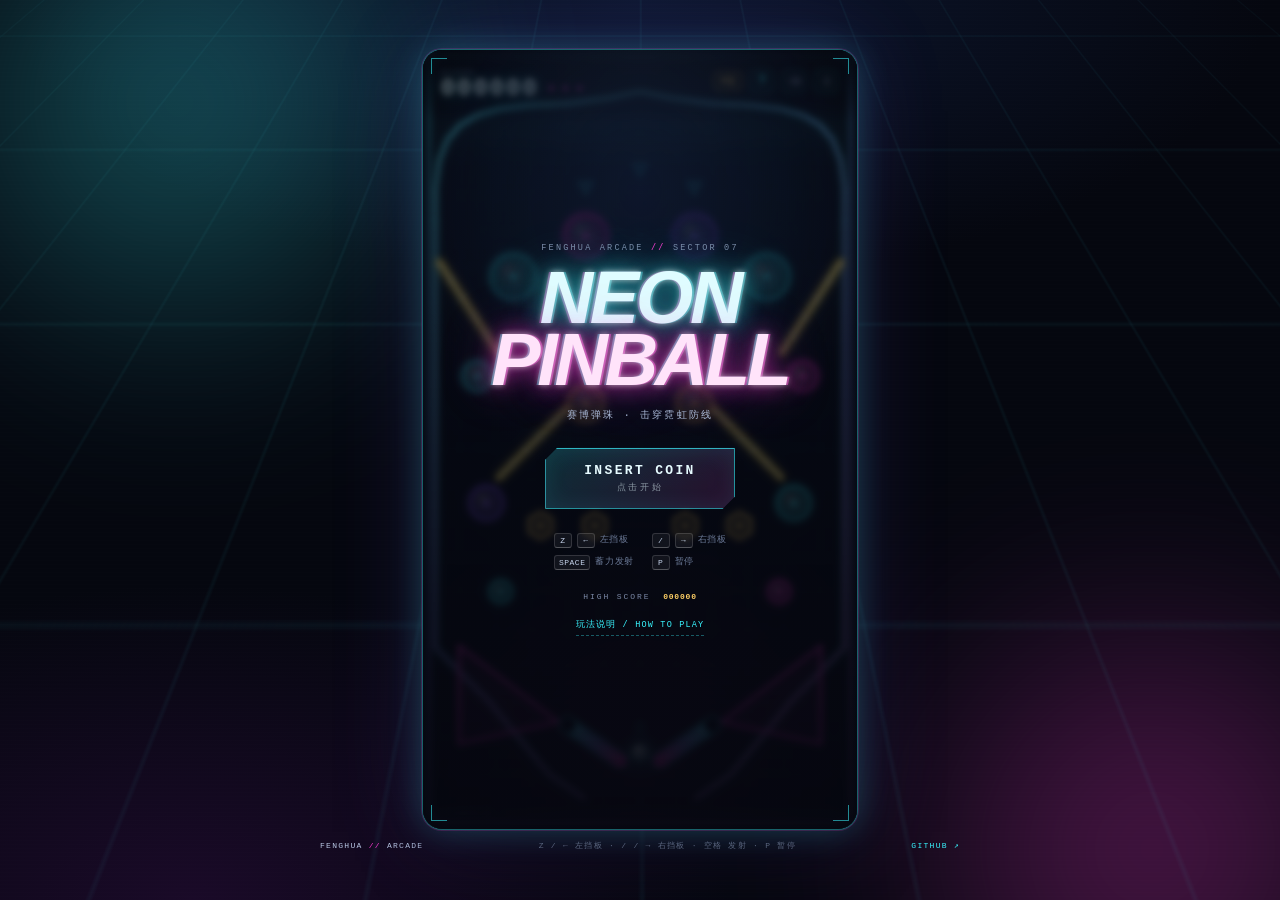
==== commit cceb094b: "feat: 替换为赛博弹珠游戏 NEON PINBALL" ====
--- a/index.html
+++ b/index.html
@@ -1,514 +1,242 @@
-<!DOCTYPE html>
-<html lang="zh-CN" data-theme="dark">
-<head>
-  <meta charset="UTF-8" />
-  <meta name="viewport" content="width=device-width, initial-scale=1.0" />
-
-  <title>风华 Fenghua · fenghua711150</title>
-  <meta name="description" content="风华（fenghua711150）的个人网站：全栈开发、界面设计与独立创作。写代码，也写故事。" />
-  <meta name="keywords" content="fenghua, 风华, fenghua711150, 个人网站, 前端开发, 全栈开发, GitHub Pages" />
-  <meta name="author" content="fenghua711150" />
-  <meta name="color-scheme" content="dark light" />
-  <meta name="theme-color" content="#07090f" media="(prefers-color-scheme: dark)" />
-  <meta name="theme-color" content="#f6f7fb" media="(prefers-color-scheme: light)" />
-
-  <link rel="canonical" href="https://fenghua711150.github.io/" />
-  <link rel="icon" href="favicon.ico" sizes="any" />
-  <link rel="icon" href="assets/img/favicon.svg" type="image/svg+xml" />
-  <link rel="icon" href="assets/img/favicon-32.png" sizes="32x32" type="image/png" />
-  <link rel="apple-touch-icon" href="assets/img/apple-touch-icon.png" />
-  <link rel="manifest" href="site.webmanifest" />
-  <link rel="stylesheet" href="assets/css/style.css" />
-
-  <!-- 社交分享 -->
-  <meta property="og:type" content="website" />
-  <meta property="og:site_name" content="风华 Fenghua" />
-  <meta property="og:title" content="风华 Fenghua · fenghua711150" />
-  <meta property="og:description" content="全栈开发、界面设计与独立创作。写代码，也写故事。" />
-  <meta property="og:url" content="https://fenghua711150.github.io/" />
-  <meta property="og:image" content="https://fenghua711150.github.io/assets/img/og.png" />
-  <meta property="og:image:alt" content="风华 Fenghua 个人网站封面" />
-  <meta property="og:image:width" content="1200" />
-  <meta property="og:image:height" content="630" />
-  <meta property="og:locale" content="zh_CN" />
-  <meta name="twitter:card" content="summary_large_image" />
-  <meta name="twitter:title" content="风华 Fenghua · fenghua711150" />
-  <meta name="twitter:description" content="全栈开发、界面设计与独立创作。写代码，也写故事。" />
-  <meta name="twitter:image" content="https://fenghua711150.github.io/assets/img/og.png" />
-  <meta name="twitter:image:alt" content="风华 Fenghua 个人网站封面" />
-
-  <!-- 首屏前应用主题，避免闪烁 -->
-  <script>
-    (function () {
-      try {
-        var saved = localStorage.getItem("fh-theme");
-        var light = window.matchMedia("(prefers-color-scheme: light)").matches;
-        document.documentElement.dataset.theme = saved || (light ? "light" : "dark");
-        document.documentElement.classList.add("js");
-      } catch (e) {
-        document.documentElement.dataset.theme = "dark";
-      }
-    })();
-  </script>
-  <noscript>
-    <style>
-      .reveal { opacity: 1 !important; transform: none !important; }
-      .hero__meta, .hero__visual { opacity: 1 !important; }
-    </style>
-  </noscript>
-
-  <script type="application/ld+json">
-  {
-    "@context": "https://schema.org",
-    "@type": "Person",
-    "name": "风华",
-    "alternateName": "fenghua711150",
-    "url": "https://fenghua711150.github.io/",
-    "image": "https://fenghua711150.github.io/assets/img/og.png",
-    "jobTitle": "全栈开发者",
-    "description": "全栈开发、界面设计与独立创作。",
-    "sameAs": ["https://github.com/fenghua711150"]
-  }
-  </script>
-</head>
-
-<body>
-  <a class="skip-link" href="#main">跳到主要内容</a>
-
-  <!-- 背景装饰 -->
-  <div class="backdrop" aria-hidden="true">
-    <div class="backdrop__grid"></div>
-    <div class="backdrop__glow backdrop__glow--a"></div>
-    <div class="backdrop__glow backdrop__glow--b"></div>
-    <div class="backdrop__glow backdrop__glow--c"></div>
-    <div class="backdrop__noise"></div>
-  </div>
-
-  <header class="header" id="top">
-    <div class="container header__inner">
-      <a class="brand" href="#top" aria-label="风华，回到首页">
-        <span class="brand__mark" aria-hidden="true">F</span>
-        <span class="brand__text">
-          fenghua711150
-          <small>风华 · 个人网站</small>
-        </span>
-      </a>
-
-      <nav class="nav" id="nav" aria-label="主导航">
-        <ul class="nav__list">
-          <li><a class="nav__link" href="#about">关于</a></li>
-          <li><a class="nav__link" href="#skills">技能</a></li>
-          <li><a class="nav__link" href="#projects">项目</a></li>
-          <li><a class="nav__link" href="#journey">历程</a></li>
-          <li><a class="nav__link" href="#contact">联系</a></li>
-        </ul>
-      </nav>
-
-      <div class="header__actions">
-        <button class="icon-btn theme-toggle" id="themeToggle" type="button" aria-label="切换深色 / 浅色主题">
-          <svg class="icon icon--sun" viewBox="0 0 24 24" aria-hidden="true">
-            <circle cx="12" cy="12" r="4.2" />
-            <path d="M12 2.5v2.2M12 19.3v2.2M4.6 4.6l1.6 1.6M17.8 17.8l1.6 1.6M2.5 12h2.2M19.3 12h2.2M4.6 19.4l1.6-1.6M17.8 6.2l1.6-1.6" />
-          </svg>
-          <svg class="icon icon--moon" viewBox="0 0 24 24" aria-hidden="true">
-            <path d="M20.5 14.3A8.6 8.6 0 0 1 9.7 3.5a8.6 8.6 0 1 0 10.8 10.8Z" />
-          </svg>
-        </button>
-
-        <a class="btn btn--ghost header__github" href="https://github.com/fenghua711150" target="_blank" rel="noopener noreferrer" aria-label="GitHub 主页（在新窗口打开）">
-          <svg class="icon" viewBox="0 0 24 24" aria-hidden="true"><path class="fill" d="M12 2C6.48 2 2 6.58 2 12.25c0 4.53 2.87 8.37 6.84 9.73.5.1.68-.22.68-.49 0-.24-.01-.87-.01-1.71-2.78.62-3.37-1.37-3.37-1.37-.45-1.18-1.11-1.5-1.11-1.5-.91-.63.07-.62.07-.62 1 .07 1.53 1.06 1.53 1.06.89 1.56 2.34 1.11 2.91.85.09-.66.35-1.11.63-1.37-2.22-.26-4.56-1.14-4.56-5.06 0-1.12.39-2.03 1.03-2.75-.1-.26-.45-1.3.1-2.71 0 0 .84-.28 2.75 1.05a9.4 9.4 0 0 1 5 0c1.91-1.33 2.75-1.05 2.75-1.05.55 1.41.2 2.45.1 2.71.64.72 1.03 1.63 1.03 2.75 0 3.93-2.34 4.8-4.57 5.05.36.32.68.94.68 1.9 0 1.37-.01 2.48-.01 2.82 0 .27.18.6.69.49A10.02 10.02 0 0 0 22 12.25C22 6.58 17.52 2 12 2Z"/></svg>
-          <span>GitHub</span>
-        </a>
-
-        <button class="icon-btn menu-toggle" id="menuToggle" type="button" aria-label="打开菜单" aria-expanded="false" aria-controls="nav">
-          <span></span><span></span><span></span>
-        </button>
-      </div>
-    </div>
-  </header>
-
-  <main id="main">
-    <!-- ============ 首屏 ============ -->
-    <section class="hero" aria-labelledby="hero-title">
-      <div class="container hero__inner">
-        <div class="hero__copy">
-          <p class="hero__eyebrow reveal">
-            <span class="status-dot" aria-hidden="true"></span>
-            你好，我是风华 · Hello, I'm Fenghua
-          </p>
-
-          <h1 class="hero__title reveal" id="hero-title">
-            <span class="hero__name">风华</span>
-            <span class="hero__latin">FENGHUA</span>
-          </h1>
-
-          <p class="hero__role reveal">
-            <span class="sr-only">全栈开发者、界面设计师、独立创作者</span>
-            <span aria-hidden="true"><span id="typed">全栈开发者</span><span class="caret"></span></span>
-          </p>
-
-          <p class="hero__lead reveal">
-            用代码把想法变成可以被触摸的产品。喜欢干净的界面、克制的动效，
-            以及深夜里忽然亮起的灵感。
-          </p>
-
-          <div class="hero__actions reveal">
-            <a class="btn btn--primary" href="#projects">
-              看看我的作品
-              <svg class="icon" viewBox="0 0 24 24" aria-hidden="true"><path d="M5 12h14M13 6l6 6-6 6" /></svg>
-            </a>
-            <a class="btn btn--ghost" href="#contact">联系我</a>
-          </div>
-
-          <ul class="hero__meta reveal">
-            <li><span>坐标</span>中国 · Remote</li>
-            <li><span>状态</span>开放合作中</li>
-            <li><span>部署</span>GitHub Pages</li>
-          </ul>
-        </div>
-
-        <div class="hero__visual reveal" aria-hidden="true">
-          <div class="orb">
-            <div class="orb__ring orb__ring--1"></div>
-            <div class="orb__ring orb__ring--2"></div>
-            <div class="orb__ring orb__ring--3"></div>
-            <div class="orb__core">
-              <img src="assets/img/avatar.svg" alt="" width="480" height="480" />
-            </div>
-            <span class="orb__chip orb__chip--a">TypeScript</span>
-            <span class="orb__chip orb__chip--b">Python</span>
-            <span class="orb__chip orb__chip--c">UI / UX</span>
-          </div>
-        </div>
-      </div>
-
-      <div class="container">
-        <dl class="stats reveal">
-          <div class="stat">
-            <dt><span class="stat__num" data-count="6">0</span><span class="stat__suffix">+</span></dt>
-            <dd>年开发经验</dd>
-          </div>
-          <div class="stat">
-            <dt><span class="stat__num" data-count="30">0</span><span class="stat__suffix">+</span></dt>
-            <dd>完成的项目</dd>
-          </div>
-          <div class="stat">
-            <dt><span class="stat__num" data-count="12">0</span><span class="stat__suffix"></span></dt>
-            <dd>开源仓库</dd>
-          </div>
-          <div class="stat">
-            <dt><span class="stat__num stat__num--inf">∞</span></dt>
-            <dd>杯咖啡</dd>
-          </div>
-        </dl>
-      </div>
-    </section>
-
-    <!-- ============ 关于 ============ -->
-    <section class="section" id="about" aria-labelledby="about-title">
-      <div class="container">
-        <header class="section__head reveal">
-          <p class="section__eyebrow"><span>01</span> 关于我</p>
-          <h2 class="section__title" id="about-title">写代码的人，<br />也是讲故事的人。</h2>
-        </header>
-
-        <div class="about">
-          <div class="about__body reveal">
-            <p class="about__lead">
-              我是风华，一名全栈开发者。白天在浏览器与终端之间来回切换，
-              晚上把没写完的想法继续写进 side project。
-            </p>
-            <p>
-              我相信好的产品是「技术」与「感受」的交汇：接口要快，动效要稳，
-              文案要说人话。过去几年，我参与过从 0 到 1 的产品搭建，
-              也维护过需要长期耐心的老项目，学会在有限时间里做真正重要的部分。
-            </p>
-            <p>
-              不写代码的时候，我会拍照、读书、在城市里漫无目的地走。
-              这些看似无用的事，最后都变成了界面里的一点分寸感。
-            </p>
-
-            <ul class="facts">
-              <li><span>名字</span>风华 / Fenghua</li>
-              <li><span>方向</span>全栈 · 前端 · 设计</li>
-              <li><span>所在地</span>中国</li>
-              <li><span>邮箱</span><a href="mailto:fenghua711150@gmail.com">fenghua711150@gmail.com</a></li>
-            </ul>
-          </div>
-
-          <aside class="about__card reveal" aria-label="个人标签">
-            <div class="card-glow" aria-hidden="true"></div>
-            <p class="about__quote">
-              “把复杂留给自己，<br />把简单交给用户。”
-            </p>
-            <ul class="tags">
-              <li>Clean Code</li>
-              <li>Design System</li>
-              <li>Performance</li>
-              <li>Open Source</li>
-              <li>Photography</li>
-            </ul>
-            <div class="about__sign">Fenghua<span>· 2026</span></div>
-          </aside>
-        </div>
-      </div>
-    </section>
-
-    <!-- ============ 技能 ============ -->
-    <section class="section" id="skills" aria-labelledby="skills-title">
-      <div class="container">
-        <header class="section__head reveal">
-          <p class="section__eyebrow"><span>02</span> 技能栈</p>
-          <h2 class="section__title" id="skills-title">顺手的工具，<br />和愿意继续学的东西。</h2>
-        </header>
-
-        <div class="skills">
-          <article class="skill-card reveal">
-            <div class="skill-card__icon">
-              <svg viewBox="0 0 24 24" aria-hidden="true"><path d="m8 6-5 6 5 6M16 6l5 6-5 6M13.5 4l-3 16" /></svg>
-            </div>
-            <h3>前端 Frontend</h3>
-            <p>把设计稿还原成有呼吸感的界面，关注可访问性与首屏体验。</p>
-            <ul class="chips">
-              <li>HTML / CSS</li><li>JavaScript</li><li>TypeScript</li>
-              <li>React</li><li>Vue</li><li>Vite</li>
-            </ul>
-          </article>
-
-          <article class="skill-card reveal">
-            <div class="skill-card__icon">
-              <svg viewBox="0 0 24 24" aria-hidden="true"><rect x="3" y="3.5" width="18" height="7" rx="2" /><rect x="3" y="13.5" width="18" height="7" rx="2" /><path d="M7 7h.01M7 17h.01" /></svg>
-            </div>
-            <h3>后端 Backend</h3>
-            <p>写稳的接口、清楚的数据模型，以及能被别人读懂的代码。</p>
-            <ul class="chips">
-              <li>Node.js</li><li>Python</li><li>Go</li>
-              <li>PostgreSQL</li><li>Redis</li><li>REST / GraphQL</li>
-            </ul>
-          </article>
-
-          <article class="skill-card reveal">
-            <div class="skill-card__icon">
-              <svg viewBox="0 0 24 24" aria-hidden="true"><path d="M14.5 6.5a4 4 0 0 0 5 5L10 21H4v-6L14.5 6.5Z" /><path d="m13 8 3 3" /></svg>
-            </div>
-            <h3>工具 Tooling</h3>
-            <p>让重复的事情自动发生，把时间留给真正需要思考的部分。</p>
-            <ul class="chips">
-              <li>Git</li><li>Docker</li><li>Linux</li>
-              <li>CI / CD</li><li>Figma</li><li>Framer</li>
-            </ul>
-          </article>
-
-          <article class="skill-card reveal">
-            <div class="skill-card__icon">
-              <svg viewBox="0 0 24 24" aria-hidden="true"><path d="M12 3v3M12 18v3M3 12h3M18 12h3M5.6 5.6l2.1 2.1M16.3 16.3l2.1 2.1M18.4 5.6l-2.1 2.1M7.7 16.3l-2.1 2.1" /><circle cx="12" cy="12" r="3.4" /></svg>
-            </div>
-            <h3>其他 Others</h3>
-            <p>设计、写作、摄影——让技术的表达多一点人味。</p>
-            <ul class="chips">
-              <li>UI Design</li><li>Motion</li><li>Technical Writing</li><li>Photography</li>
-            </ul>
-          </article>
-        </div>
-      </div>
-    </section>
-
-    <!-- ============ 项目 ============ -->
-    <section class="section" id="projects" aria-labelledby="projects-title">
-      <div class="container">
-        <header class="section__head reveal">
-          <p class="section__eyebrow"><span>03</span> 精选项目</p>
-          <h2 class="section__title" id="projects-title">做过的一些东西，<br />以及它们解决的小问题。</h2>
-        </header>
-
-        <div class="projects">
-          <a class="project project--featured reveal" href="https://github.com/fenghua711150?tab=repositories" target="_blank" rel="noopener noreferrer">
-            <span class="project__index">01</span>
-            <div class="project__body">
-              <p class="project__kicker">Featured · Web App</p>
-              <h3>Atlas 灵感收集器</h3>
-              <p>一个把碎片灵感、截图与链接收进同一处的轻量工具，支持标签检索与离线优先。</p>
-              <ul class="chips">
-                <li>React</li><li>TypeScript</li><li>IndexedDB</li>
-              </ul>
-            </div>
-            <span class="project__arrow" aria-hidden="true">
-              <svg viewBox="0 0 24 24"><path d="M7 17 17 7M8 7h9v9" /></svg>
-            </span>
-          </a>
-
-          <a class="project reveal" href="https://github.com/fenghua711150?tab=repositories" target="_blank" rel="noopener noreferrer">
-            <span class="project__index">02</span>
-            <div class="project__body">
-              <p class="project__kicker">Open Source</p>
-              <h3>Pulse 监控面板</h3>
-              <p>面向个人服务的状态监控与告警，支持自定义探针与低带宽模式。</p>
-              <ul class="chips"><li>Node.js</li><li>SQLite</li><li>SSE</li></ul>
-            </div>
-            <span class="project__arrow" aria-hidden="true">
-              <svg viewBox="0 0 24 24"><path d="M7 17 17 7M8 7h9v9" /></svg>
-            </span>
-          </a>
-
-          <a class="project reveal" href="https://github.com/fenghua711150?tab=repositories" target="_blank" rel="noopener noreferrer">
-            <span class="project__index">03</span>
-            <div class="project__body">
-              <p class="project__kicker">Design System</p>
-              <h3>Ink 组件库</h3>
-              <p>一套克制的界面语言：48 个组件、完整的暗色模式与键盘可用性。</p>
-              <ul class="chips"><li>Vue</li><li>CSS</li><li>Storybook</li></ul>
-            </div>
-            <span class="project__arrow" aria-hidden="true">
-              <svg viewBox="0 0 24 24"><path d="M7 17 17 7M8 7h9v9" /></svg>
-            </span>
-          </a>
-
-          <a class="project reveal" href="https://github.com/fenghua711150?tab=repositories" target="_blank" rel="noopener noreferrer">
-            <span class="project__index">04</span>
-            <div class="project__body">
-              <p class="project__kicker">CLI Tool</p>
-              <h3>Drift 图片压缩</h3>
-              <p>一条命令完成的批量图片处理，为静态站点平均节省 62% 体积。</p>
-              <ul class="chips"><li>Go</li><li>WebP</li><li>CLI</li></ul>
-            </div>
-            <span class="project__arrow" aria-hidden="true">
-              <svg viewBox="0 0 24 24"><path d="M7 17 17 7M8 7h9v9" /></svg>
-            </span>
-          </a>
-
-          <a class="project reveal" href="https://github.com/fenghua711150?tab=repositories" target="_blank" rel="noopener noreferrer">
-            <span class="project__index">05</span>
-            <div class="project__body">
-              <p class="project__kicker">Experiment</p>
-              <h3>Nocturne 时钟</h3>
-              <p>用 Canvas 绘制的一天：光线、潮汐和专注时长，安静地流动。</p>
-              <ul class="chips"><li>Canvas</li><li>Web Audio</li></ul>
-            </div>
-            <span class="project__arrow" aria-hidden="true">
-              <svg viewBox="0 0 24 24"><path d="M7 17 17 7M8 7h9v9" /></svg>
-            </span>
-          </a>
-        </div>
-
-        <div class="section__more reveal">
-          <a class="link-arrow" href="https://github.com/fenghua711150?tab=repositories" target="_blank" rel="noopener noreferrer">
-            在 GitHub 查看全部
-            <svg class="icon" viewBox="0 0 24 24" aria-hidden="true"><path d="M5 12h14M13 6l6 6-6 6" /></svg>
-          </a>
-        </div>
-      </div>
-    </section>
-
-    <!-- ============ 历程 ============ -->
-    <section class="section" id="journey" aria-labelledby="journey-title">
-      <div class="container">
-        <header class="section__head reveal">
-          <p class="section__eyebrow"><span>04</span> 一点历程</p>
-          <h2 class="section__title" id="journey-title">时间往前走，<br />手艺慢慢留下。</h2>
-        </header>
-
-        <ol class="timeline">
-          <li class="timeline__item reveal">
-            <span class="timeline__year">2020</span>
-            <div class="timeline__content">
-              <h3>写下第一行认真的代码</h3>
-              <p>从一个小博客开始，第一次体会到「发布」的快乐。</p>
-            </div>
-          </li>
-          <li class="timeline__item reveal">
-            <span class="timeline__year">2021</span>
-            <div class="timeline__content">
-              <h3>进入前端的世界</h3>
-              <p>系统学习 HTML / CSS / JavaScript，开始参与真实项目。</p>
-            </div>
-          </li>
-          <li class="timeline__item reveal">
-            <span class="timeline__year">2022</span>
-            <div class="timeline__content">
-              <h3>从页面到产品</h3>
-              <p>负责完整的产品前端，搭建组件库与设计规范。</p>
-            </div>
-          </li>
-          <li class="timeline__item reveal">
-            <span class="timeline__year">2024</span>
-            <div class="timeline__content">
-              <h3>走向全栈</h3>
-              <p>补上服务端与数据能力，独立完成从设计到上线的闭环。</p>
-            </div>
-          </li>
-          <li class="timeline__item reveal">
-            <span class="timeline__year">2026</span>
-            <div class="timeline__content">
-              <h3>这个网站上线</h3>
-              <p>用最朴素的技术，做一个长期维护、慢慢生长的个人角落。</p>
-            </div>
-          </li>
-        </ol>
-      </div>
-    </section>
-
-    <!-- ============ 联系 ============ -->
-    <section class="section section--contact" id="contact" aria-labelledby="contact-title">
-      <div class="container">
-        <div class="contact reveal">
-          <p class="section__eyebrow"><span>05</span> 联系</p>
-          <h2 class="contact__title" id="contact-title">
-            一起做点<br /><em>有意思的事</em>。
-          </h2>
-          <p class="contact__lead">
-            有想法、有项目、或者只是想聊聊，都欢迎写信给我。
-            我通常会在一两天内回复。
-          </p>
-
-          <div class="contact__actions">
-            <a class="btn btn--primary btn--lg" href="mailto:fenghua711150@gmail.com?subject=%E6%9D%A5%E8%87%AA%E4%B8%AA%E4%BA%BA%E7%BD%91%E7%AB%99%E7%9A%84%E9%97%AE%E5%80%99">
-              <svg class="icon" viewBox="0 0 24 24" aria-hidden="true"><rect x="3" y="5" width="18" height="14" rx="2" /><path d="m3.5 6.5 8.5 6 8.5-6" /></svg>
-              发一封邮件
-            </a>
-            <button class="btn btn--ghost btn--lg" id="copyEmail" type="button" data-email="fenghua711150@gmail.com">
-              <svg class="icon" viewBox="0 0 24 24" aria-hidden="true"><rect x="9" y="9" width="11" height="11" rx="2" /><path d="M15 5.5A2.5 2.5 0 0 0 12.5 3H6a2 2 0 0 0-2 2v7a2.5 2.5 0 0 0 2.5 2.5" /></svg>
-              复制邮箱
-            </button>
-          </div>
-
-          <ul class="socials">
-            <li>
-              <a href="https://github.com/fenghua711150" target="_blank" rel="noopener noreferrer">
-                <svg class="icon" viewBox="0 0 24 24" aria-hidden="true"><path class="fill" d="M12 2C6.48 2 2 6.58 2 12.25c0 4.53 2.87 8.37 6.84 9.73.5.1.68-.22.68-.49 0-.24-.01-.87-.01-1.71-2.78.62-3.37-1.37-3.37-1.37-.45-1.18-1.11-1.5-1.11-1.5-.91-.63.07-.62.07-.62 1 .07 1.53 1.06 1.53 1.06.89 1.56 2.34 1.11 2.91.85.09-.66.35-1.11.63-1.37-2.22-.26-4.56-1.14-4.56-5.06 0-1.12.39-2.03 1.03-2.75-.1-.26-.45-1.3.1-2.71 0 0 .84-.28 2.75 1.05a9.4 9.4 0 0 1 5 0c1.91-1.33 2.75-1.05 2.75-1.05.55 1.41.2 2.45.1 2.71.64.72 1.03 1.63 1.03 2.75 0 3.93-2.34 4.8-4.57 5.05.36.32.68.94.68 1.9 0 1.37-.01 2.48-.01 2.82 0 .27.18.6.69.49A10.02 10.02 0 0 0 22 12.25C22 6.58 17.52 2 12 2Z"/></svg>
-                GitHub
-              </a>
-            </li>
-            <li>
-              <a href="mailto:fenghua711150@gmail.com">
-                <svg class="icon" viewBox="0 0 24 24" aria-hidden="true"><rect x="3" y="5" width="18" height="14" rx="2" /><path d="m3.5 6.5 8.5 6 8.5-6" /></svg>
-                Email
-              </a>
-            </li>
-            <li>
-              <a href="#top">
-                <svg class="icon" viewBox="0 0 24 24" aria-hidden="true"><path d="M12 19V5M6 11l6-6 6 6" /></svg>
-                回到顶部
-              </a>
-            </li>
-          </ul>
-        </div>
-      </div>
-    </section>
-  </main>
-
-  <footer class="footer">
-    <div class="container footer__inner">
-      <p class="footer__brand">
-        <span class="brand__mark brand__mark--sm" aria-hidden="true">F</span>
-        风华 · FENGHUA
-      </p>
-      <p class="footer__note">用 HTML、CSS 与一点耐心手工搭建 · 托管于 GitHub Pages</p>
-      <p class="footer__copy">© <span id="year">2026</span> fenghua711150</p>
-    </div>
-  </footer>
-
-  <div class="toast" id="toast" role="status" aria-live="polite"></div>
-
-  <script src="assets/js/main.js" defer></script>
-</body>
-</html>
+<!DOCTYPE html>
+<html lang="zh-CN">
+<head>
+  <meta charset="UTF-8" />
+  <meta name="viewport" content="width=device-width, initial-scale=1.0, viewport-fit=cover" />
+
+  <title>NEON PINBALL · 赛博弹珠 — 风华街机厅</title>
+  <meta name="description" content="NEON PINBALL：一款赛博朋克风格的网页弹珠游戏。霓虹弹珠台、双挡板、缓冲器、数据靶与 OVERDRIVE 超载模式，键盘和手机都能玩。" />
+  <meta name="author" content="fenghua711150" />
+  <meta name="theme-color" content="#05070f" />
+  <meta name="color-scheme" content="dark" />
+
+  <link rel="canonical" href="https://fenghua711150.github.io/" />
+  <link rel="icon" href="favicon.ico" sizes="any" />
+  <link rel="icon" href="assets/img/favicon.svg" type="image/svg+xml" />
+  <link rel="apple-touch-icon" href="assets/img/apple-touch-icon.png" />
+  <link rel="manifest" href="site.webmanifest" />
+  <link rel="stylesheet" href="assets/css/game.css" />
+
+  <meta property="og:type" content="website" />
+  <meta property="og:site_name" content="风华街机厅" />
+  <meta property="og:title" content="NEON PINBALL · 赛博弹珠" />
+  <meta property="og:description" content="击穿霓虹防线。一款手写物理的赛博朋克网页弹珠游戏。" />
+  <meta property="og:url" content="https://fenghua711150.github.io/" />
+  <meta property="og:image" content="https://fenghua711150.github.io/assets/img/og.png" />
+  <meta property="og:image:alt" content="NEON PINBALL 赛博弹珠游戏封面" />
+  <meta property="og:image:width" content="1200" />
+  <meta property="og:image:height" content="630" />
+  <meta property="og:locale" content="zh_CN" />
+  <meta name="twitter:card" content="summary_large_image" />
+  <meta name="twitter:title" content="NEON PINBALL · 赛博弹珠" />
+  <meta name="twitter:description" content="击穿霓虹防线。一款手写物理的赛博朋克网页弹珠游戏。" />
+  <meta name="twitter:image" content="https://fenghua711150.github.io/assets/img/og.png" />
+  <meta name="twitter:image:alt" content="NEON PINBALL 赛博弹珠游戏封面" />
+
+  <script type="application/ld+json">
+  {
+    "@context": "https://schema.org",
+    "@type": "VideoGame",
+    "name": "NEON PINBALL",
+    "alternateName": "赛博弹珠",
+    "url": "https://fenghua711150.github.io/",
+    "image": "https://fenghua711150.github.io/assets/img/og.png",
+    "description": "赛博朋克风格的网页弹珠游戏，手写物理，键盘与手机均可游玩。",
+    "genre": ["Pinball", "Arcade"],
+    "gamePlatform": ["Web browser"],
+    "applicationCategory": "Game",
+    "operatingSystem": "Any",
+    "author": { "@type": "Person", "name": "fenghua711150" }
+  }
+  </script>
+</head>
+
+<body>
+  <div class="bg" aria-hidden="true">
+    <div class="bg__grid"></div>
+    <div class="bg__glow bg__glow--a"></div>
+    <div class="bg__glow bg__glow--b"></div>
+    <div class="bg__scan"></div>
+  </div>
+
+  <main class="stage">
+    <section class="cabinet" id="cabinet" aria-label="NEON PINBALL 弹珠台">
+      <canvas id="game" width="960" height="1720" aria-label="弹珠台游戏画面"></canvas>
+
+      <!-- 顶部 HUD -->
+      <div class="hud">
+        <div class="hud__group">
+          <span class="hud__label">SCORE</span>
+          <span class="hud__score" id="score">000000</span>
+          <span class="hud__balls" id="balls" aria-label="剩余球数">● ● ●</span>
+        </div>
+
+        <div class="hud__group hud__group--right">
+          <span class="hud__mult" id="mult">×1</span>
+          <button class="hud__btn" id="helpBtn" type="button" aria-label="玩法说明" aria-haspopup="dialog">
+            <span class="hud__q" aria-hidden="true">?</span>
+          </button>
+          <button class="hud__btn" id="soundBtn" type="button" aria-label="关闭声音" aria-pressed="false">
+            <svg class="icon icon--on" viewBox="0 0 24 24" aria-hidden="true">
+              <path d="M4 9v6h4l5 4V5L8 9H4Z" />
+              <path d="M16.5 8.5a5 5 0 0 1 0 7M19 6a8.5 8.5 0 0 1 0 12" />
+            </svg>
+            <svg class="icon icon--off" viewBox="0 0 24 24" aria-hidden="true">
+              <path d="M4 9v6h4l5 4V5L8 9H4Z" />
+              <path d="m16.5 9.5 5 5M21.5 9.5l-5 5" />
+            </svg>
+          </button>
+          <button class="hud__btn" id="pauseBtn" type="button" aria-label="暂停游戏">
+            <svg class="icon" viewBox="0 0 24 24" aria-hidden="true">
+              <path d="M9 5v14M15 5v14" />
+            </svg>
+          </button>
+        </div>
+      </div>
+
+      <!-- 超载槽 -->
+      <div class="od" id="od" aria-hidden="true">
+        <span class="od__label">OVERDRIVE</span>
+        <span class="od__track"><i id="odFill"></i></span>
+      </div>
+
+      <!-- 开始界面 -->
+      <div class="overlay" id="startScreen">
+        <p class="kicker">FENGHUA ARCADE <span>//</span> SECTOR 07</p>
+        <h1 class="title">
+          <span class="title__neon">NEON</span>
+          <span class="title__neon title__neon--pink">PINBALL</span>
+        </h1>
+        <p class="subtitle">赛博弹珠 · 击穿霓虹防线</p>
+
+        <button class="cta" id="startBtn" type="button">
+          <span class="cta__main">INSERT COIN</span>
+          <span class="cta__sub">点击开始</span>
+        </button>
+
+        <ul class="keys">
+          <li><kbd>Z</kbd><kbd>←</kbd><span>左挡板</span></li>
+          <li><kbd>/</kbd><kbd>→</kbd><span>右挡板</span></li>
+          <li><kbd>SPACE</kbd><span>蓄力发射</span></li>
+          <li><kbd>P</kbd><span>暂停</span></li>
+        </ul>
+
+        <p class="touch-hint">触屏：左右挡板 · 长按「发射」从挡板间射出</p>
+        <p class="best">HIGH SCORE <b id="best">000000</b></p>
+
+        <button class="text-link" id="helpLink" type="button">玩法说明 / HOW TO PLAY</button>
+      </div>
+
+      <!-- 结束界面 -->
+      <div class="overlay overlay--hidden" id="overScreen">
+        <p class="kicker">CONNECTION LOST <span>//</span> GAME OVER</p>
+        <h2 class="over-title">SIGNAL<br />TERMINATED</h2>
+        <p class="final">本次得分 <b id="finalScore">0</b></p>
+        <p class="final final--small">历史最高 <b id="finalBest">0</b></p>
+        <button class="cta" id="retryBtn" type="button">
+          <span class="cta__main">RETRY</span>
+          <span class="cta__sub">再来一局</span>
+        </button>
+      </div>
+
+      <!-- 暂停界面 -->
+      <div class="overlay overlay--hidden" id="pauseScreen">
+        <p class="kicker">SYSTEM <span>//</span> PAUSED</p>
+        <h2 class="over-title">HOLD<br />THE LINE</h2>
+        <button class="cta" id="resumeBtn" type="button">
+          <span class="cta__main">RESUME</span>
+          <span class="cta__sub">继续游戏</span>
+        </button>
+      </div>
+
+      <div class="scanlines" aria-hidden="true"></div>
+      <div class="glare" aria-hidden="true"></div>
+      <div class="corner corner--tl" aria-hidden="true"></div>
+      <div class="corner corner--tr" aria-hidden="true"></div>
+      <div class="corner corner--bl" aria-hidden="true"></div>
+      <div class="corner corner--br" aria-hidden="true"></div>
+    </section>
+
+      <!-- 玩法说明（可关闭） -->
+      <div class="sheet" id="helpSheet" role="dialog" aria-modal="true" aria-labelledby="helpTitle" hidden>
+        <div class="sheet__panel">
+          <header class="sheet__head">
+            <div>
+              <p class="kicker">FIELD MANUAL <span>//</span> 玩法</p>
+              <h2 class="sheet__title" id="helpTitle">如何击穿霓虹防线</h2>
+            </div>
+            <button class="sheet__close" id="helpClose" type="button" aria-label="关闭玩法说明">×</button>
+          </header>
+
+          <div class="sheet__body">
+            <section class="sheet__section">
+              <h3><span>01</span> 操作</h3>
+              <ul class="help-keys">
+                <li><kbd>Z</kbd><kbd>←</kbd><span>左挡板</span></li>
+                <li><kbd>/</kbd><kbd>→</kbd><span>右挡板</span></li>
+                <li><kbd>SPACE</kbd><span>蓄力发射</span></li>
+                <li><kbd>P</kbd><span>暂停</span></li>
+              </ul>
+              <p>手机或桌面都从两块挡板之间发射：按住蓄力，松手把球射向台面。</p>
+            </section>
+
+            <section class="sheet__section">
+              <h3><span>02</span> 得分</h3>
+              <ul class="help-list">
+                <li><b>得分球 ×12</b><em>100 × 倍率</em></li>
+                <li><b>数据靶 ×4</b><em>250 × 倍率</em></li>
+                <li><b>顶部通道</b><em>75 × 倍率</em></li>
+              </ul>
+              <p>打亮全部 4 个数据靶，倍率 +1（最高 ×5），3 秒后靶子重置。</p>
+            </section>
+
+            <section class="sheet__section">
+              <h3><span>03</span> OVERDRIVE</h3>
+              <p>命中缓冲器、数据靶或通道会积攒底部能量槽。能量满后自动进入 <b>OVERDRIVE</b>：8 秒内所有得分 ×2。</p>
+            </section>
+
+            <section class="sheet__section">
+              <h3><span>04</span> 生存</h3>
+              <p>一共 3 颗球。球从两块挡板中间漏下去就会损失一颗；用挡板把球打回上方，尽量别让它停住。</p>
+            </section>
+
+            <p class="sheet__tip">TIP // 黄色斜板会把球弹开，粉色三角是强力弹弓；先打数据靶叠加倍率，再冲 OVERDRIVE。</p>
+          </div>
+
+          <footer class="sheet__foot">
+            <button class="cta cta--compact" id="helpStart" type="button">
+              <span class="cta__main">GOT IT</span>
+              <span class="cta__sub">关闭说明</span>
+            </button>
+          </footer>
+        </div>
+      </div>
+
+
+    <!-- 手机操作 -->
+    <div class="pad" aria-label="触屏操作">
+      <button class="pad__flip pad__flip--left" id="padLeft" type="button" aria-label="左挡板">
+        <span>◀</span><small>L</small>
+      </button>
+      <button class="pad__launch" id="padLaunch" type="button" aria-label="蓄力并发射弹珠">
+        <span>发射</span><small>HOLD</small>
+      </button>
+      <button class="pad__flip pad__flip--right" id="padRight" type="button" aria-label="右挡板">
+        <span>▶</span><small>R</small>
+      </button>
+    </div>
+
+    <footer class="foot">
+      <span class="foot__brand">FENGHUA <em>//</em> ARCADE</span>
+      <span class="foot__hint">Z / ← 左挡板 · / / → 右挡板 · 空格 发射 · P 暂停</span>
+      <a class="foot__link" href="https://github.com/fenghua711150/fenghua711150.github.io" target="_blank" rel="noopener noreferrer">GITHUB ↗</a>
+    </footer>
+  </main>
+
+  <noscript>
+    <p class="noscript">这个弹珠游戏需要 JavaScript 才能运行，请在浏览器设置中启用后刷新。</p>
+  </noscript>
+
+  <script src="assets/js/game.js" defer></script>
+</body>
+</html>
--- a/assets/css/game.css
+++ b/assets/css/game.css
@@ -0,0 +1,904 @@
+/* =========================================================
+   NEON PINBALL — 风华街机厅
+   纯手写样式：霓虹 / 扫描线 / 街机柜
+   ========================================================= */
+
+:root {
+  --bg: #05070f;
+  --bg-2: #080c18;
+  --cyan: #39f6ff;
+  --cyan-dim: rgba(57, 246, 255, 0.45);
+  --pink: #ff3bd4;
+  --pink-dim: rgba(255, 59, 212, 0.45);
+  --violet: #8b5cff;
+  --amber: #ffd166;
+  --ink: #e6fbff;
+  --muted: #7d8ba8;
+  --line: rgba(57, 246, 255, 0.16);
+  --mono: ui-monospace, "Cascadia Mono", "SFMono-Regular", Consolas, "Liberation Mono", monospace;
+  --sans: "Segoe UI", "Inter", -apple-system, BlinkMacSystemFont, "PingFang SC", "Microsoft YaHei", sans-serif;
+}
+
+*,
+*::before,
+*::after { box-sizing: border-box; }
+
+html,
+body { height: 100%; }
+
+body {
+  margin: 0;
+  overflow: hidden;
+  background: var(--bg);
+  color: var(--ink);
+  font-family: var(--sans);
+  -webkit-font-smoothing: antialiased;
+  text-rendering: optimizeLegibility;
+}
+
+button {
+  font: inherit;
+  color: inherit;
+  background: none;
+  border: 0;
+  cursor: pointer;
+  -webkit-tap-highlight-color: transparent;
+}
+
+.icon {
+  width: 18px;
+  height: 18px;
+  fill: none;
+  stroke: currentColor;
+  stroke-width: 1.8;
+  stroke-linecap: round;
+  stroke-linejoin: round;
+}
+
+::selection { background: var(--pink); color: #fff; }
+
+/* ---------- 背景 ---------- */
+.bg {
+  position: fixed;
+  inset: 0;
+  z-index: 0;
+  overflow: hidden;
+  pointer-events: none;
+  background:
+    radial-gradient(ellipse 70% 45% at 50% 0%, #0d1730 0%, transparent 70%),
+    radial-gradient(ellipse 60% 50% at 15% 100%, #1a0a28 0%, transparent 70%),
+    var(--bg);
+}
+
+.bg__grid {
+  position: absolute;
+  inset: -20%;
+  background-image:
+    linear-gradient(to right, rgba(57, 246, 255, 0.055) 1px, transparent 1px),
+    linear-gradient(to bottom, rgba(57, 246, 255, 0.055) 1px, transparent 1px);
+  background-size: 64px 64px;
+  transform: perspective(520px) rotateX(58deg) translateY(-6%);
+  transform-origin: 50% 0%;
+  mask-image: radial-gradient(ellipse at 50% 30%, #000 0%, transparent 70%);
+  -webkit-mask-image: radial-gradient(ellipse at 50% 30%, #000 0%, transparent 70%);
+  opacity: 0.9;
+}
+
+.bg__glow {
+  position: absolute;
+  width: 52vw;
+  height: 52vw;
+  border-radius: 50%;
+  filter: blur(90px);
+  opacity: 0.34;
+  animation: drift 18s ease-in-out infinite alternate;
+}
+.bg__glow--a {
+  top: -18vw;
+  left: -12vw;
+  background: radial-gradient(circle, var(--cyan), transparent 66%);
+}
+.bg__glow--b {
+  right: -16vw;
+  bottom: -22vw;
+  background: radial-gradient(circle, var(--pink), transparent 66%);
+  animation-delay: -8s;
+}
+@keyframes drift {
+  from { transform: translate3d(0, 0, 0) scale(1); }
+  to { transform: translate3d(4vw, 3vw, 0) scale(1.12); }
+}
+
+.bg__scan {
+  position: absolute;
+  inset: 0;
+  background: repeating-linear-gradient(
+    to bottom,
+    rgba(255, 255, 255, 0.02) 0 1px,
+    transparent 1px 4px
+  );
+  mix-blend-mode: overlay;
+  opacity: 0.5;
+}
+
+/* ---------- 布局 ---------- */
+.stage {
+  position: relative;
+  z-index: 1;
+  display: flex;
+  flex-direction: column;
+  align-items: center;
+  justify-content: center;
+  gap: 10px;
+  width: 100%;
+  height: 100svh;
+  padding: 12px;
+}
+
+.cabinet {
+  position: relative;
+  width: min(calc(100vw - 32px), calc((100svh - 118px) * 0.5581));
+  aspect-ratio: 480 / 860;
+  flex: none;
+  border: 1px solid rgba(57, 246, 255, 0.38);
+  border-radius: 20px;
+  background: #05070f;
+  overflow: hidden;
+  box-shadow:
+    0 0 0 1px rgba(255, 59, 212, 0.16),
+    0 0 34px rgba(57, 246, 255, 0.22),
+    0 0 90px rgba(139, 92, 255, 0.18),
+    0 32px 80px -30px #000;
+  isolation: isolate;
+}
+
+.cabinet canvas {
+  display: block;
+  width: 100%;
+  height: 100%;
+}
+
+/* ---------- HUD ---------- */
+.hud {
+  position: absolute;
+  top: 0;
+  left: 0;
+  right: 0;
+  z-index: 5;
+  display: flex;
+  align-items: flex-start;
+  justify-content: space-between;
+  gap: 8px;
+  padding: 18px 18px 20px;
+  background: linear-gradient(to bottom, rgba(5, 7, 15, 0.92), rgba(5, 7, 15, 0.4) 70%, transparent);
+  pointer-events: none;
+  font-family: var(--mono);
+}
+
+.hud__group {
+  display: grid;
+  grid-template-columns: auto auto;
+  grid-template-areas:
+    "label label"
+    "score balls";
+  align-items: end;
+  column-gap: 10px;
+}
+
+.hud__label {
+  grid-area: label;
+  color: var(--muted);
+  font-size: 8px;
+  letter-spacing: 0.28em;
+}
+
+.hud__score {
+  grid-area: score;
+  color: var(--ink);
+  font-size: clamp(17px, 4.4vmin, 24px);
+  font-weight: 700;
+  letter-spacing: 0.08em;
+  line-height: 1;
+  text-shadow: 0 0 12px var(--cyan-dim), 0 0 28px rgba(57, 246, 255, 0.25);
+}
+
+.hud__balls {
+  grid-area: balls;
+  align-self: center;
+  color: var(--pink);
+  font-size: 9px;
+  letter-spacing: 0.18em;
+  text-shadow: 0 0 10px var(--pink-dim);
+  white-space: nowrap;
+}
+
+.hud__group--right {
+  grid-template-columns: auto auto auto auto;
+  grid-template-areas: "mult help sound pause";
+  align-items: center;
+  gap: 6px;
+}
+
+.hud__q {
+  font-family: var(--mono);
+  font-size: 12px;
+  font-weight: 700;
+  line-height: 1;
+  color: var(--cyan);
+}
+
+.hud__mult {
+  grid-area: mult;
+  padding: 3px 7px;
+  border: 1px solid rgba(255, 209, 102, 0.4);
+  border-radius: 6px;
+  color: var(--amber);
+  font-size: 11px;
+  font-weight: 700;
+  letter-spacing: 0.06em;
+  text-shadow: 0 0 12px rgba(255, 209, 102, 0.5);
+  background: rgba(255, 209, 102, 0.07);
+}
+
+.hud__btn {
+  display: grid;
+  place-items: center;
+  width: 26px;
+  height: 26px;
+  border: 1px solid var(--line);
+  border-radius: 8px;
+  color: var(--muted);
+  background: rgba(57, 246, 255, 0.05);
+  pointer-events: auto;
+  transition: color 0.2s, border-color 0.2s, background-color 0.2s;
+}
+.hud__btn .icon { width: 14px; height: 14px; }
+.hud__btn:hover { color: var(--ink); border-color: var(--cyan); }
+
+#soundBtn .icon--off { display: none; }
+#soundBtn[aria-pressed="true"] .icon--on { display: none; }
+#soundBtn[aria-pressed="true"] .icon--off { display: block; }
+#soundBtn[aria-pressed="true"] { color: var(--pink); }
+
+/* ---------- 超载槽 ---------- */
+.od {
+  position: absolute;
+  left: 18px;
+  right: 18px;
+  bottom: 12px;
+  z-index: 5;
+  display: flex;
+  align-items: center;
+  gap: 8px;
+  pointer-events: none;
+  font-family: var(--mono);
+}
+
+.od__label {
+  flex: none;
+  color: var(--muted);
+  font-size: 7px;
+  letter-spacing: 0.24em;
+}
+
+.od__track {
+  position: relative;
+  flex: 1;
+  height: 4px;
+  border-radius: 99px;
+  background: rgba(255, 255, 255, 0.08);
+  overflow: hidden;
+}
+
+.od__track i {
+  display: block;
+  width: 0%;
+  height: 100%;
+  border-radius: inherit;
+  background: linear-gradient(90deg, var(--cyan), var(--violet), var(--pink));
+  box-shadow: 0 0 12px var(--cyan);
+  transition: width 0.18s linear;
+}
+
+.od.is-full .od__label {
+  color: var(--pink);
+  animation: blink 0.8s steps(2, end) infinite;
+}
+.od.is-full .od__track i { box-shadow: 0 0 16px var(--pink), 0 0 30px var(--pink); }
+
+@keyframes blink { 50% { opacity: 0.35; } }
+
+/* ---------- 覆盖层 ---------- */
+.overlay {
+  position: absolute;
+  inset: 0;
+  z-index: 10;
+  display: flex;
+  flex-direction: column;
+  align-items: center;
+  justify-content: center;
+  gap: 0;
+  padding: 28px 22px;
+  text-align: center;
+  background:
+    radial-gradient(ellipse 80% 55% at 50% 18%, rgba(18, 27, 55, 0.55), transparent 70%),
+    linear-gradient(180deg, rgba(5, 7, 15, 0.62), rgba(5, 7, 15, 0.95));
+  backdrop-filter: blur(3px);
+  -webkit-backdrop-filter: blur(3px);
+  transition: opacity 0.35s ease, visibility 0.35s;
+}
+
+.overlay--hidden {
+  opacity: 0;
+  visibility: hidden;
+  pointer-events: none;
+}
+
+.kicker {
+  margin: 0 0 14px;
+  color: var(--muted);
+  font-family: var(--mono);
+  font-size: 8.5px;
+  letter-spacing: 0.26em;
+  text-transform: uppercase;
+}
+.kicker span { color: var(--pink); }
+
+.title {
+  display: flex;
+  flex-direction: column;
+  margin: 0;
+  font-family: var(--sans);
+  font-size: clamp(42px, 10.4vmin, 74px);
+  font-weight: 900;
+  font-style: italic;
+  line-height: 0.84;
+  letter-spacing: -0.045em;
+}
+
+.title__neon {
+  color: #dffcff;
+  text-shadow:
+    0 0 6px rgba(255, 255, 255, 0.65),
+    0 0 22px rgba(57, 246, 255, 0.65),
+    0 0 54px rgba(57, 246, 255, 0.35),
+    2px 0 rgba(57, 246, 255, 0.4),
+    -2px 0 rgba(255, 59, 212, 0.4);
+}
+.title__neon--pink {
+  color: #ffe3fa;
+  text-shadow:
+    0 0 6px rgba(255, 255, 255, 0.6),
+    0 0 22px rgba(255, 59, 212, 0.7),
+    0 0 54px rgba(255, 59, 212, 0.35),
+    2px 0 rgba(255, 59, 212, 0.5),
+    -2px 0 rgba(57, 246, 255, 0.4);
+}
+
+.subtitle {
+  margin: 16px 0 0;
+  color: #a9b8d6;
+  font-family: var(--mono);
+  font-size: 10px;
+  letter-spacing: 0.22em;
+}
+
+.cta {
+  position: relative;
+  display: flex;
+  flex-direction: column;
+  align-items: center;
+  gap: 3px;
+  margin-top: 26px;
+  padding: 14px 38px;
+  border: 1px solid rgba(57, 246, 255, 0.7);
+  color: var(--ink);
+  background: linear-gradient(135deg, rgba(57, 246, 255, 0.16), rgba(255, 59, 212, 0.14));
+  box-shadow:
+    0 0 22px rgba(57, 246, 255, 0.28),
+    inset 0 0 22px rgba(57, 246, 255, 0.1);
+  clip-path: polygon(12px 0, 100% 0, 100% calc(100% - 12px), calc(100% - 12px) 100%, 0 100%, 0 12px);
+  transition: background-color 0.2s, box-shadow 0.3s, transform 0.2s;
+}
+.cta:hover {
+  background: linear-gradient(135deg, rgba(57, 246, 255, 0.3), rgba(255, 59, 212, 0.28));
+  box-shadow:
+    0 0 34px rgba(57, 246, 255, 0.45),
+    inset 0 0 26px rgba(57, 246, 255, 0.18);
+  transform: translateY(-1px);
+}
+.cta:active { transform: translateY(1px); }
+
+.cta__main {
+  font-family: var(--mono);
+  font-size: 13px;
+  font-weight: 700;
+  letter-spacing: 0.18em;
+}
+.cta__sub {
+  color: rgba(230, 251, 255, 0.55);
+  font-size: 9px;
+  letter-spacing: 0.3em;
+}
+
+.keys {
+  display: grid;
+  grid-template-columns: repeat(2, auto);
+  gap: 7px 18px;
+  margin: 24px 0 0;
+  padding: 0;
+  list-style: none;
+  color: var(--muted);
+  font-family: var(--mono);
+  font-size: 8.5px;
+  letter-spacing: 0.06em;
+}
+.keys li { display: flex; align-items: center; gap: 5px; }
+.keys span { color: #6d7c99; }
+
+kbd {
+  display: inline-block;
+  min-width: 18px;
+  padding: 2px 4px;
+  border: 1px solid rgba(255, 255, 255, 0.14);
+  border-bottom-color: rgba(255, 255, 255, 0.28);
+  border-radius: 3px;
+  background: rgba(255, 255, 255, 0.05);
+  color: #c9d8ef;
+  font-family: var(--mono);
+  font-size: 8px;
+  text-align: center;
+}
+
+.best {
+  margin: 22px 0 0;
+  color: var(--muted);
+  font-family: var(--mono);
+  font-size: 8px;
+  letter-spacing: 0.24em;
+}
+.best b { color: var(--amber); margin-left: 6px; letter-spacing: 0.1em; }
+
+.text-link {
+  display: inline-block;
+  margin-top: 14px;
+  padding: 4px 0;
+  border-bottom: 1px dashed rgba(57, 246, 255, 0.35);
+  color: var(--cyan);
+  font-family: var(--mono);
+  font-size: 8.5px;
+  letter-spacing: 0.14em;
+  transition: color 0.2s, border-color 0.2s;
+}
+.text-link:hover { color: var(--ink); border-bottom-color: var(--ink); }
+
+.touch-hint {
+  display: none;
+  margin: 18px 0 0;
+  color: rgba(169, 184, 214, 0.75);
+  font-family: var(--mono);
+  font-size: 9px;
+  letter-spacing: 0.12em;
+}
+
+/* 结束 / 暂停 */
+.over-title {
+  margin: 0;
+  font-family: var(--sans);
+  font-size: clamp(34px, 8vmin, 54px);
+  font-weight: 900;
+  font-style: italic;
+  line-height: 0.9;
+  letter-spacing: -0.03em;
+  color: #ffe3fa;
+  text-shadow:
+    0 0 18px rgba(255, 59, 212, 0.65),
+    0 0 46px rgba(255, 59, 212, 0.3);
+}
+
+.final {
+  margin: 22px 0 0;
+  color: var(--muted);
+  font-family: var(--mono);
+  font-size: 9px;
+  letter-spacing: 0.2em;
+}
+.final b {
+  display: block;
+  margin-top: 6px;
+  color: var(--ink);
+  font-size: 26px;
+  letter-spacing: 0.06em;
+  text-shadow: 0 0 16px var(--cyan-dim);
+}
+.final--small b { font-size: 16px; color: var(--amber); }
+
+/* ---------- 纹理与角标 ---------- */
+.scanlines {
+  position: absolute;
+  inset: 0;
+  z-index: 8;
+  pointer-events: none;
+  background: repeating-linear-gradient(
+    to bottom,
+    rgba(255, 255, 255, 0.035) 0 1px,
+    transparent 1px 3px
+  );
+  mix-blend-mode: overlay;
+  opacity: 0.55;
+}
+
+.glare {
+  position: absolute;
+  inset: 0;
+  z-index: 9;
+  pointer-events: none;
+  background:
+    radial-gradient(ellipse 55% 22% at 50% 0%, rgba(160, 230, 255, 0.11), transparent 70%),
+    radial-gradient(ellipse 80% 60% at 50% 110%, rgba(255, 59, 212, 0.08), transparent 70%);
+}
+
+.corner {
+  position: absolute;
+  z-index: 12;
+  width: 16px;
+  height: 16px;
+  border: 1px solid rgba(57, 246, 255, 0.55);
+  pointer-events: none;
+}
+.corner--tl { top: 8px; left: 8px; border-right: 0; border-bottom: 0; }
+.corner--tr { top: 8px; right: 8px; border-left: 0; border-bottom: 0; }
+.corner--bl { bottom: 8px; left: 8px; border-right: 0; border-top: 0; }
+.corner--br { bottom: 8px; right: 8px; border-left: 0; border-top: 0; }
+
+/* ---------- 手机操作 ---------- */
+.pad {
+  display: none;
+  width: min(calc(100vw - 24px), 420px);
+  gap: 10px;
+}
+
+.pad button {
+  flex: 1;
+  display: flex;
+  flex-direction: column;
+  align-items: center;
+  justify-content: center;
+  gap: 1px;
+  height: 58px;
+  border: 1px solid rgba(57, 246, 255, 0.28);
+  border-radius: 12px;
+  background: linear-gradient(180deg, rgba(57, 246, 255, 0.09), rgba(5, 7, 15, 0.6));
+  color: var(--ink);
+  font-family: var(--mono);
+  font-size: 17px;
+  box-shadow: 0 0 18px rgba(57, 246, 255, 0.08);
+  touch-action: none;
+}
+.pad button small {
+  color: var(--muted);
+  font-size: 7px;
+  letter-spacing: 0.2em;
+}
+.pad button.is-down {
+  border-color: var(--pink);
+  background: linear-gradient(180deg, rgba(255, 59, 212, 0.22), rgba(5, 7, 15, 0.6));
+  box-shadow: 0 0 24px rgba(255, 59, 212, 0.28);
+}
+.pad__launch {
+  flex: 0.9 !important;
+  border-color: rgba(255, 59, 212, 0.4) !important;
+  color: #ffd8f7 !important;
+}
+.pad__launch span { font-size: 12px; letter-spacing: 0.2em; }
+.pad__launch.is-down { background: rgba(255, 59, 212, 0.25) !important; }
+
+/* ---------- 页脚 ---------- */
+.foot {
+  display: flex;
+  align-items: center;
+  justify-content: space-between;
+  gap: 16px;
+  width: min(calc(100vw - 32px), 640px);
+  color: var(--muted);
+  font-family: var(--mono);
+  font-size: 8px;
+  letter-spacing: 0.16em;
+  text-transform: uppercase;
+}
+.foot__brand { color: #b9c8e5; }
+.foot__brand em { color: var(--pink); font-style: normal; }
+.foot__hint { opacity: 0.7; text-align: center; }
+.foot__link {
+  color: var(--cyan);
+  text-decoration: none;
+  border-bottom: 1px solid transparent;
+}
+.foot__link:hover { border-color: var(--cyan); }
+
+/* ---------- 玩法说明 ---------- */
+.sheet {
+  position: fixed;
+  inset: 0;
+  z-index: 60;
+  display: grid;
+  place-items: center;
+  padding: 16px;
+  background: rgba(2, 4, 9, 0.78);
+  backdrop-filter: blur(8px);
+  -webkit-backdrop-filter: blur(8px);
+  opacity: 0;
+  transition: opacity 0.25s ease;
+}
+.sheet[hidden] { display: none; }
+.sheet.is-open { opacity: 1; }
+
+.sheet__panel {
+  position: relative;
+  display: flex;
+  flex-direction: column;
+  width: min(372px, 100%);
+  max-height: 90vh;
+  border: 1px solid rgba(57, 246, 255, 0.38);
+  border-radius: 16px;
+  background:
+    radial-gradient(ellipse 80% 40% at 50% 0%, rgba(57, 246, 255, 0.1), transparent 70%),
+    linear-gradient(165deg, #0a1324, #05070f 62%);
+  box-shadow:
+    0 0 0 1px rgba(255, 59, 212, 0.12),
+    0 0 38px rgba(57, 246, 255, 0.2),
+    0 30px 70px -24px #000;
+  overflow: hidden;
+  transform: translateY(14px) scale(0.98);
+  transition: transform 0.3s cubic-bezier(0.22, 1, 0.36, 1);
+}
+.sheet.is-open .sheet__panel { transform: none; }
+
+.sheet__panel::before {
+  content: "";
+  position: absolute;
+  top: 0;
+  left: 0;
+  right: 0;
+  height: 2px;
+  background: linear-gradient(90deg, var(--cyan), var(--violet), var(--pink));
+  box-shadow: 0 0 12px rgba(57, 246, 255, 0.6);
+  z-index: 1;
+}
+
+.sheet__head {
+  display: flex;
+  align-items: flex-start;
+  justify-content: space-between;
+  gap: 12px;
+  padding: 20px 18px 12px;
+  border-bottom: 1px solid var(--line);
+}
+.sheet__head .kicker { margin: 0 0 8px; font-size: 7.5px; }
+
+.sheet__title {
+  margin: 0;
+  color: var(--ink);
+  font-size: 20px;
+  font-weight: 800;
+  line-height: 1.25;
+  letter-spacing: -0.01em;
+  text-shadow: 0 0 16px rgba(57, 246, 255, 0.35);
+}
+
+.sheet__close {
+  flex: none;
+  display: grid;
+  place-items: center;
+  width: 28px;
+  height: 28px;
+  border: 1px solid var(--line);
+  border-radius: 8px;
+  color: var(--muted);
+  font-family: var(--mono);
+  font-size: 16px;
+  line-height: 1;
+  transition: color 0.2s, border-color 0.2s, background-color 0.2s;
+}
+.sheet__close:hover {
+  color: var(--ink);
+  border-color: var(--pink);
+  background: rgba(255, 59, 212, 0.1);
+}
+
+.sheet__body {
+  overflow-y: auto;
+  padding: 16px 18px 14px;
+  color: var(--muted);
+  font-size: 11.5px;
+  line-height: 1.75;
+  scrollbar-width: thin;
+  scrollbar-color: rgba(57, 246, 255, 0.3) transparent;
+}
+.sheet__body::-webkit-scrollbar { width: 4px; }
+.sheet__body::-webkit-scrollbar-thumb { background: rgba(57, 246, 255, 0.3); border-radius: 4px; }
+
+.sheet__section + .sheet__section { margin-top: 16px; }
+.sheet__section h3 {
+  display: flex;
+  align-items: center;
+  gap: 8px;
+  margin: 0 0 8px;
+  color: var(--ink);
+  font-family: var(--mono);
+  font-size: 10px;
+  font-weight: 700;
+  letter-spacing: 0.16em;
+  text-transform: uppercase;
+}
+.sheet__section h3 span { color: var(--cyan); letter-spacing: 0.06em; }
+.sheet__section p { margin: 8px 0 0; }
+.sheet__section p b { color: var(--pink); font-weight: 600; }
+
+.help-keys {
+  display: grid;
+  grid-template-columns: 1fr 1fr;
+  gap: 7px 10px;
+  margin: 0;
+  padding: 0;
+  list-style: none;
+}
+.help-keys li {
+  display: flex;
+  align-items: center;
+  gap: 4px;
+  font-family: var(--mono);
+  font-size: 8.5px;
+  color: var(--muted);
+}
+.help-keys li span { margin-left: 2px; color: #c6d6ee; }
+
+.help-list {
+  margin: 0;
+  padding: 0;
+  list-style: none;
+}
+.help-list li {
+  display: flex;
+  align-items: baseline;
+  justify-content: space-between;
+  gap: 12px;
+  padding: 5px 0;
+  border-bottom: 1px dashed rgba(255, 255, 255, 0.08);
+  font-size: 11px;
+}
+.help-list li:last-child { border-bottom: 0; }
+.help-list b { color: var(--ink); font-weight: 600; }
+.help-list em {
+  color: var(--amber);
+  font-family: var(--mono);
+  font-size: 9.5px;
+  font-style: normal;
+}
+
+.sheet__tip {
+  margin: 16px 0 0;
+  padding: 9px 11px;
+  border-left: 2px solid var(--pink);
+  background: rgba(255, 59, 212, 0.06);
+  color: #a9b8d6;
+  font-family: var(--mono);
+  font-size: 8.5px;
+  line-height: 1.75;
+}
+
+.sheet__foot {
+  display: flex;
+  justify-content: center;
+  padding: 12px 18px 16px;
+  border-top: 1px solid var(--line);
+  background: rgba(5, 7, 15, 0.5);
+}
+
+.cta--compact {
+  margin-top: 0;
+  padding: 9px 30px;
+  clip-path: polygon(9px 0, 100% 0, 100% calc(100% - 9px), calc(100% - 9px) 100%, 0 100%, 0 9px);
+}
+.cta--compact .cta__main { font-size: 11px; }
+.cta--compact .cta__sub { font-size: 8px; }
+
+/* ---------- 404 ---------- */
+.error-page {
+  position: relative;
+  z-index: 1;
+  display: flex;
+  flex-direction: column;
+  align-items: center;
+  justify-content: center;
+  gap: 0;
+  min-height: 100svh;
+  padding: 40px 24px;
+  text-align: center;
+}
+.error-page__code {
+  margin: 0;
+  font-family: var(--mono);
+  font-size: clamp(72px, 20vmin, 140px);
+  font-weight: 800;
+  line-height: 1;
+  letter-spacing: -0.04em;
+  color: transparent;
+  -webkit-text-stroke: 1.5px var(--pink);
+  text-shadow: 0 0 28px rgba(255, 59, 212, 0.5);
+}
+.error-page__title {
+  margin: 18px 0 0;
+  font-size: clamp(26px, 5vmin, 40px);
+  font-weight: 800;
+  letter-spacing: -0.02em;
+  text-shadow: 0 0 20px rgba(57, 246, 255, 0.4);
+}
+.error-page__lead {
+  max-width: 30em;
+  margin: 12px 0 0;
+  color: var(--muted);
+  font-size: 13px;
+  line-height: 1.9;
+}
+.error-page .cta { margin-top: 28px; }
+
+.noscript {
+  position: fixed;
+  left: 50%;
+  bottom: 20px;
+  z-index: 50;
+  transform: translateX(-50%);
+  margin: 0;
+  padding: 10px 16px;
+  border: 1px solid var(--pink);
+  border-radius: 8px;
+  background: var(--bg);
+  color: var(--ink);
+  font-size: 12px;
+}
+
+/* ---------- 响应式 ---------- */
+@media (max-width: 760px), (hover: none) {
+  .stage {
+    gap: 8px;
+    padding: 8px;
+    justify-content: space-between;
+  }
+  .cabinet {
+    width: min(calc(100vw - 16px), calc((100svh - 186px) * 0.5581));
+    border-radius: 14px;
+  }
+  .pad { display: flex; }
+  .foot { width: calc(100vw - 20px); font-size: 7px; }
+  .foot__hint { display: none; }
+  .hud { padding: 15px 14px 16px; }
+  .keys { display: none; }
+  .touch-hint { display: block; }
+  .overlay { padding: 22px 18px; }
+  .title { font-size: clamp(38px, 13.5vmin, 56px); }
+  .over-title { font-size: clamp(30px, 10vmin, 44px); }
+  .cta { margin-top: 22px; padding: 12px 32px; }
+  .sheet { padding: 10px; }
+  .sheet__panel { max-height: 94%; }
+  .sheet__head { padding: 16px 14px 10px; }
+  .sheet__title { font-size: 18px; }
+  .sheet__body { padding: 14px 14px 12px; }
+  .sheet__foot { padding: 10px 14px 14px; }
+}
+
+@media (max-height: 640px) {
+  .foot { display: none; }
+  .cabinet {
+    width: min(calc(100vw - 24px), calc((100svh - 96px) * 0.5581));
+  }
+  .pad button { height: 48px; }
+}
+
+@media (prefers-reduced-motion: reduce) {
+  .bg__glow { animation: none; }
+  .od.is-full .od__label { animation: none; }
+  .overlay { transition: none; }
+  .sheet,
+  .sheet__panel { transition: none; }
+}
